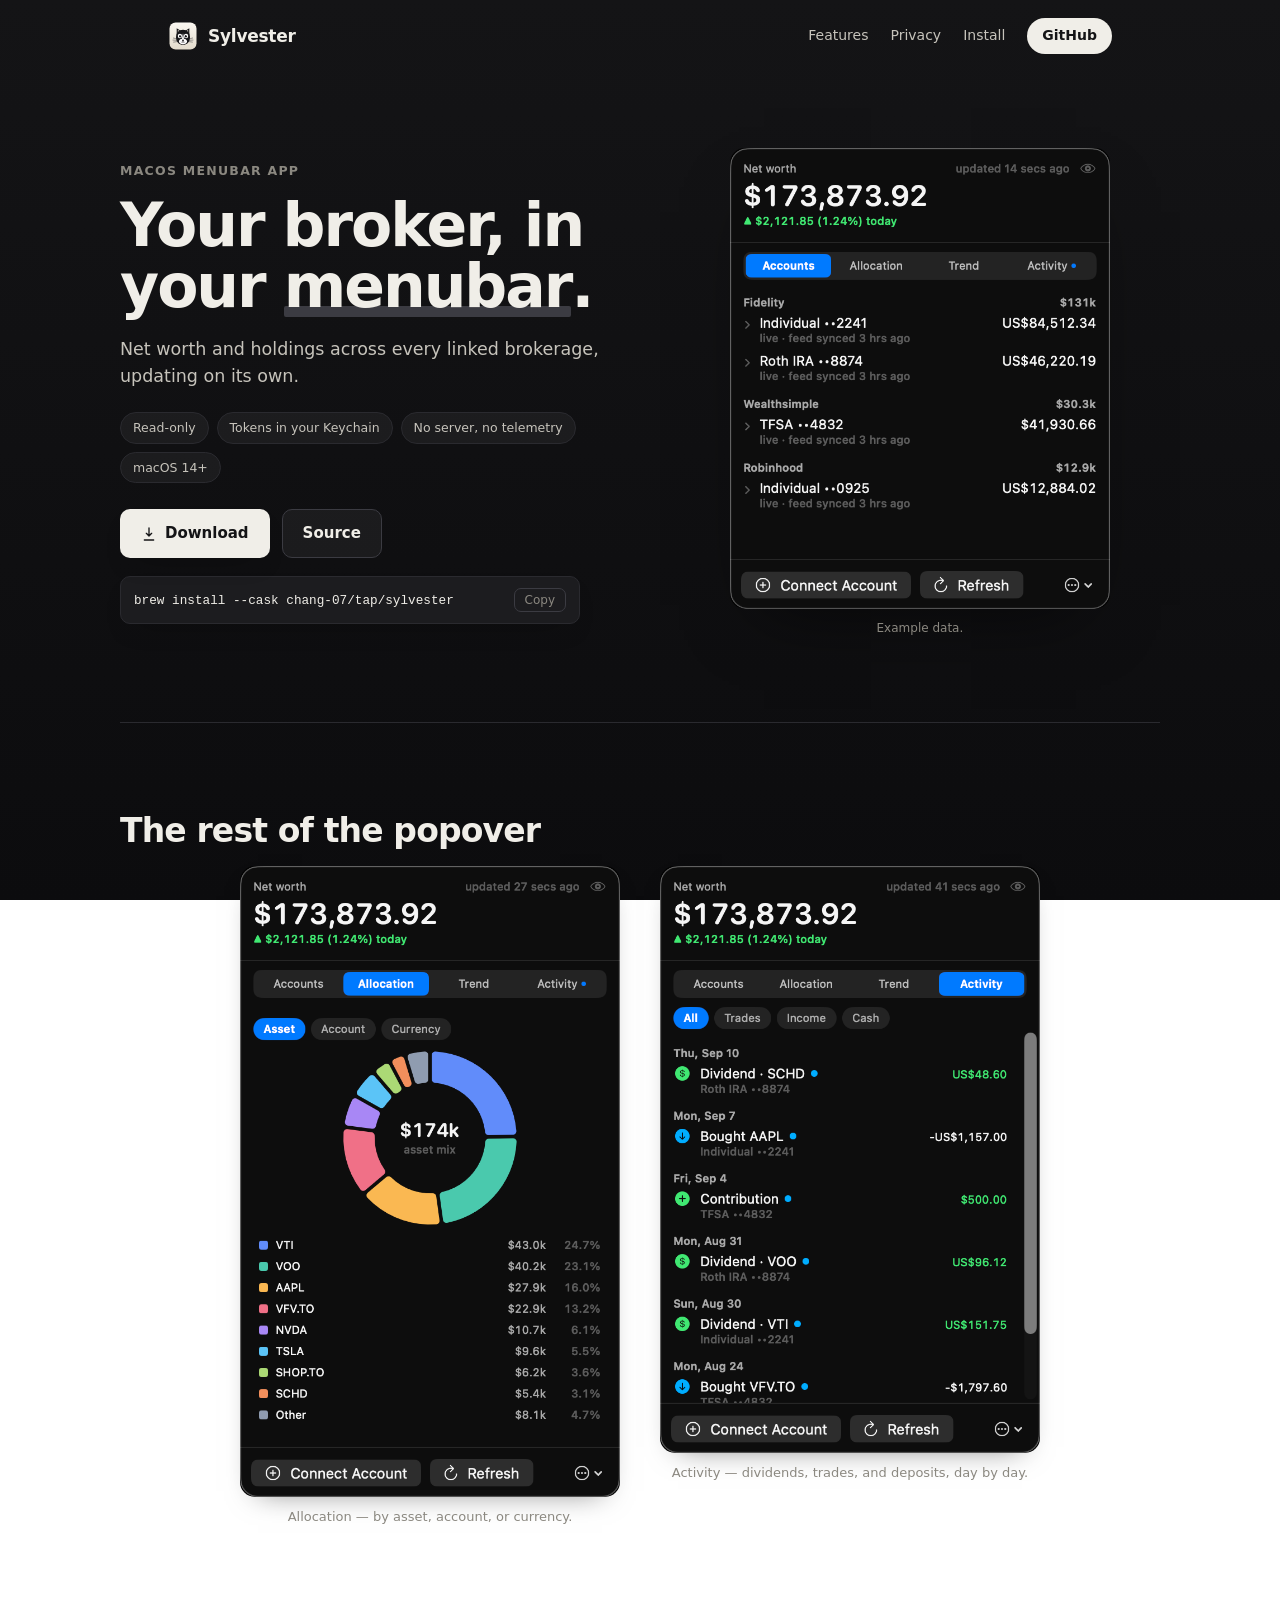
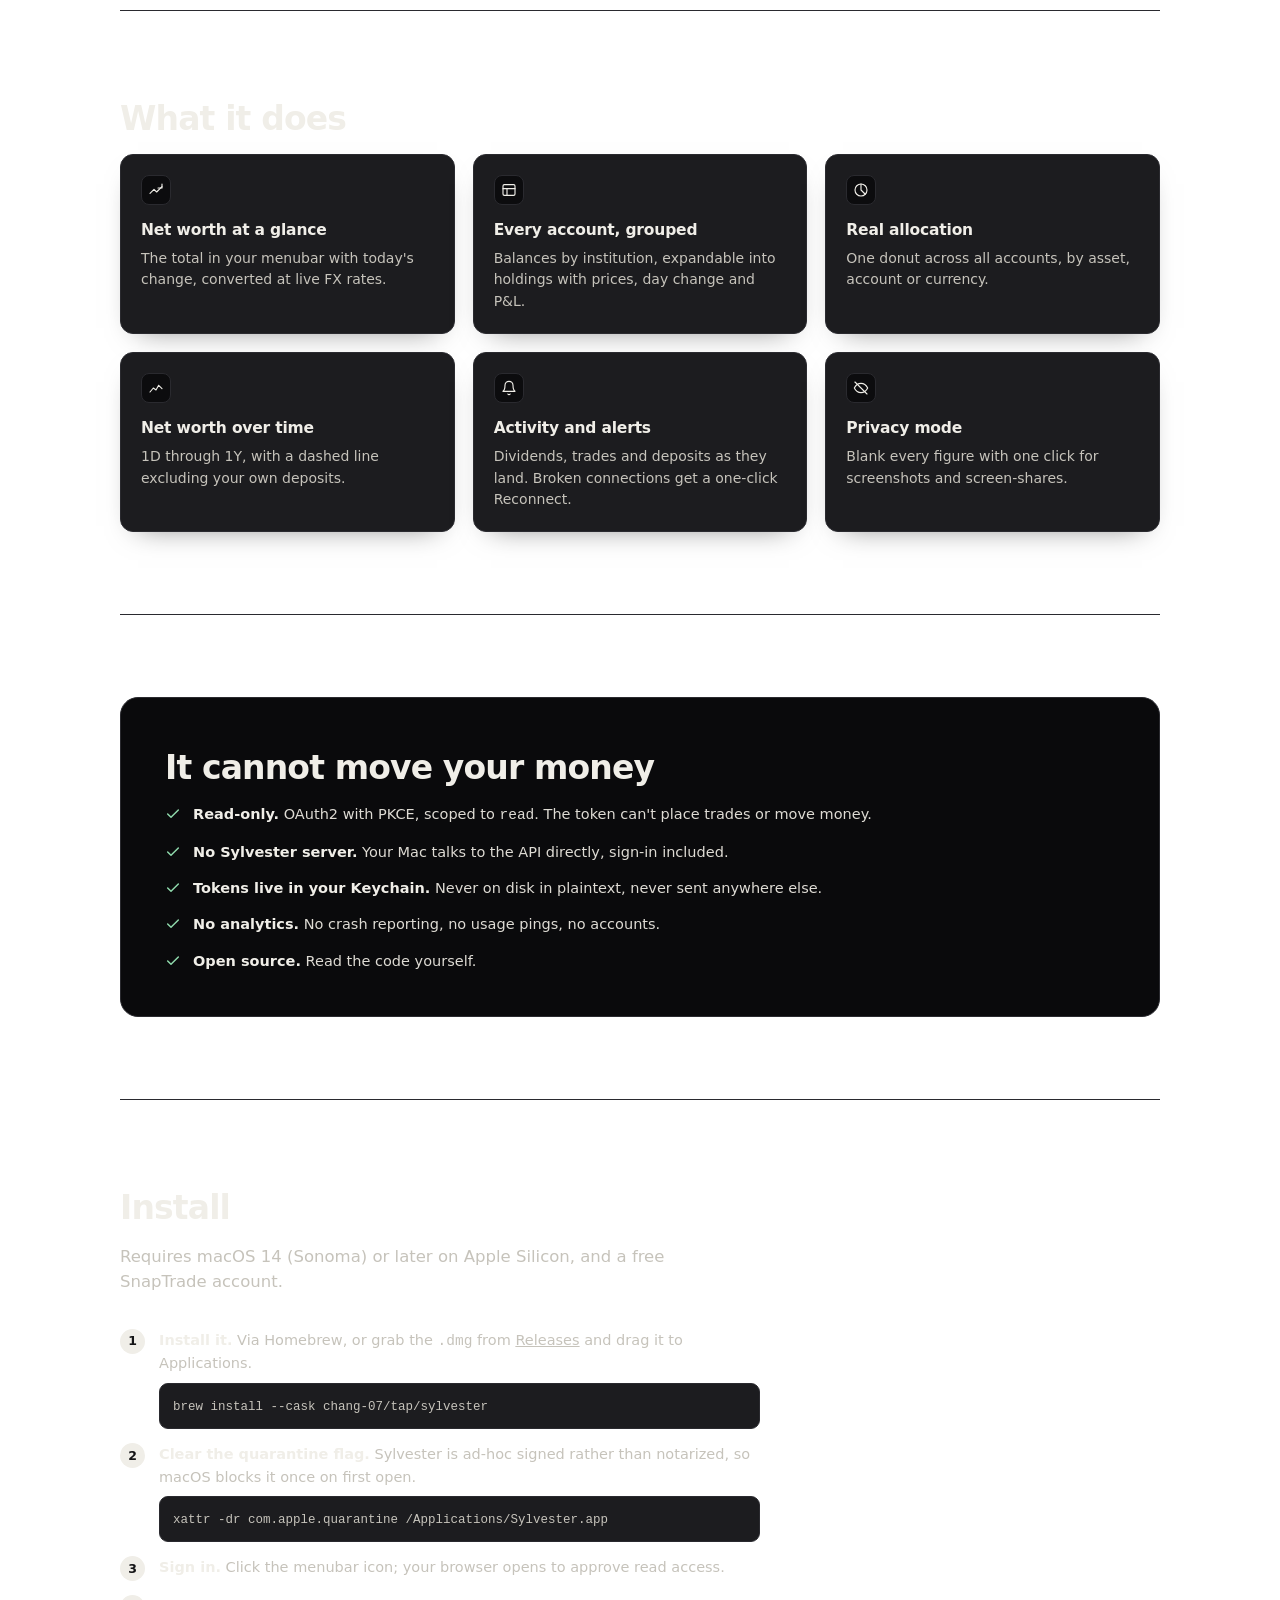
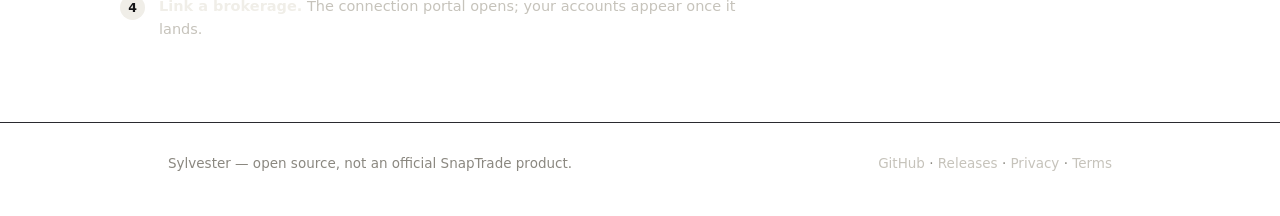
==== docs/index.html @ df986f57 "Tighten the landing copy New slogan ("Your broker, in your menubar."), one-line hero sub, ledes drop" ====
<!DOCTYPE html>
<html lang="en">
<head>
<meta charset="UTF-8" />
<meta name="viewport" content="width=device-width, initial-scale=1.0" />
<title>Sylvester — your broker, in your menubar</title>
<meta name="description" content="Net worth and holdings across every linked brokerage, in your macOS menubar. Read-only, no server, no telemetry." />
<link rel="icon" type="image/svg+xml" href="assets/sylvester-logo.svg" />
<meta property="og:title" content="Sylvester — your broker, in your menubar" />
<meta property="og:description" content="Net worth and holdings across every linked brokerage, in your macOS menubar." />
<meta property="og:type" content="website" />
<style>
:root {
  --paper:   #141416;
  --paper-2: #0C0C0E;
  --ink:     #F0EEE8;
  --ink-2:   #C6C3BB;
  --muted:   #8B8880;
  --line:    #2A2A2F;
  --line-2:  #3B3B42;
  --card:    #1C1C1F;
  --gain:    #3FB56B;

  --sans: -apple-system, BlinkMacSystemFont, "Segoe UI", Inter, system-ui, sans-serif;
  --mono: ui-monospace, "SF Mono", SFMono-Regular, Menlo, monospace;

  --maxw: 1040px;
  --gutter: clamp(20px, 5vw, 48px);
  --shadow: 0 30px 70px -34px rgba(0, 0, 0, .65);
  --shadow-sm: 0 12px 28px -18px rgba(0, 0, 0, .55);
}

* { box-sizing: border-box; margin: 0; padding: 0; }
html { scroll-behavior: smooth; -webkit-text-size-adjust: 100%; }
body {
  font-family: var(--sans);
  color: var(--ink);
  background: linear-gradient(180deg, var(--paper) 0%, var(--paper-2) 100%);
  background-attachment: fixed;
  line-height: 1.55;
  -webkit-font-smoothing: antialiased;
}
a { color: inherit; }
.wrap { max-width: var(--maxw); margin: 0 auto; padding: 0 var(--gutter); }

/* ── nav ── */
.nav {
  display: flex; align-items: center; justify-content: space-between;
  gap: 16px; padding: 18px var(--gutter); max-width: var(--maxw); margin: 0 auto;
}
.brand { display: flex; align-items: center; gap: 10px; text-decoration: none; }
.brand img { width: 30px; height: 30px; border-radius: 7px; display: block; }
.brand span { font-weight: 650; letter-spacing: -0.015em; font-size: 17px; }
.nav-links { display: flex; align-items: center; gap: 22px; font-size: 14px; }
.nav-links a { color: var(--ink-2); text-decoration: none; }
.nav-links a:hover { color: var(--ink); }
.nav-cta {
  background: var(--ink); color: var(--paper) !important;
  padding: 7px 15px; border-radius: 999px; font-weight: 550;
}
@media (max-width: 620px) { .nav-links a:not(.nav-cta) { display: none; } }

/* ── hero ── */
.hero { padding: clamp(36px, 7vw, 76px) 0 clamp(40px, 7vw, 84px); }
.hero-grid {
  display: grid; grid-template-columns: 1.02fr 0.98fr;
  gap: clamp(28px, 5vw, 60px); align-items: center;
}
.hero-grid > * { min-width: 0; }
@media (max-width: 860px) { .hero-grid { grid-template-columns: 1fr; } }

.eyebrow {
  font-size: 12.5px; letter-spacing: .10em; text-transform: uppercase;
  color: var(--muted); font-weight: 600; margin-bottom: 14px;
}
h1 {
  font-size: clamp(38px, 6.2vw, 60px); line-height: 1.03;
  letter-spacing: -0.033em; font-weight: 700; margin-bottom: 18px;
}
h1 em { font-style: normal; position: relative; white-space: nowrap; }
h1 em::after {
  content: ""; position: absolute; left: 0; right: 0; bottom: .07em; height: .18em;
  background: var(--line-2); border-radius: 2px; z-index: -1;
}
.hero-sub { font-size: 17.5px; color: var(--ink-2); max-width: 46ch; margin-bottom: 22px; }

.chips { display: flex; flex-wrap: wrap; gap: 8px; list-style: none; margin-bottom: 26px; }
.chips li {
  font-size: 12.5px; color: var(--ink-2); background: rgba(255,255,255,.05);
  border: 1px solid var(--line); border-radius: 999px; padding: 5px 12px;
}

.cta-row { display: flex; flex-wrap: wrap; gap: 12px; align-items: center; }
.btn {
  display: inline-flex; align-items: center; gap: 8px; text-decoration: none;
  border-radius: 10px; padding: 12px 20px; font-weight: 600; font-size: 15px;
  border: 1px solid transparent; transition: transform .12s ease, box-shadow .12s ease;
}
.btn:hover { transform: translateY(-1px); }
.btn-primary { background: var(--ink); color: var(--paper); box-shadow: var(--shadow-sm); }
.btn-ghost { border-color: var(--line-2); color: var(--ink); background: rgba(255,255,255,.05); }

.brewline {
  display: flex; align-items: center; gap: 10px; margin-top: 18px;
  background: var(--card); border: 1px solid var(--line);
  border-radius: 10px; padding: 11px 13px; max-width: 460px; box-shadow: var(--shadow-sm);
}
.brewline code {
  font-family: var(--mono); font-size: 12.7px; color: var(--ink);
  /* display:block matters — overflow is ignored on non-replaced inline elements, so as
     an inline <code> this just widened its flex parent instead of scrolling. */
  display: block; overflow-x: auto; white-space: nowrap; flex: 1; min-width: 0;
}
.copy {
  border: 1px solid var(--line-2); background: transparent; color: var(--muted);
  border-radius: 7px; padding: 4px 10px; font-size: 12px; cursor: pointer;
  font-family: var(--sans); flex-shrink: 0;
}
.copy:hover { color: var(--ink); border-color: var(--ink); }

/* ── product shots (real app, example data) ── */
.mock { display: flex; flex-direction: column; align-items: center; gap: 10px; }
.appshot { width: 100%; max-width: 380px; height: auto; display: block; border-radius: 15px; box-shadow: var(--shadow); }
.shot-note { font-size: 12px; color: var(--muted); }
.shots { display: grid; grid-template-columns: repeat(auto-fit, minmax(260px, 380px)); gap: clamp(18px, 4vw, 40px); justify-content: center; }
.shot { margin: 0; }
.shot img { width: 100%; height: auto; display: block; border-radius: 15px; box-shadow: var(--shadow-sm); }
.shot figcaption { font-size: 13px; color: var(--muted); margin-top: 10px; text-align: center; }

/* ── sections ── */
section.band { padding: clamp(46px, 7vw, 82px) 0; border-top: 1px solid var(--line); }
h2 { font-size: clamp(25px, 3.4vw, 33px); letter-spacing: -0.026em; font-weight: 700; margin-bottom: 10px; }
.lede { color: var(--ink-2); max-width: 58ch; font-size: 16.5px; margin-bottom: 34px; }

.grid { display: grid; grid-template-columns: repeat(auto-fit, minmax(248px, 1fr)); gap: 18px; }
.card {
  background: var(--card); border: 1px solid var(--line); border-radius: 13px;
  padding: 20px; box-shadow: var(--shadow-sm);
}
.card h3 { font-size: 15.5px; font-weight: 650; margin-bottom: 6px; letter-spacing: -0.012em; }
.card p { font-size: 14px; color: var(--ink-2); }
.card .ico {
  width: 30px; height: 30px; border-radius: 8px; background: var(--paper-2);
  display: grid; place-items: center; margin-bottom: 13px;
  border: 1px solid var(--line);
}
.card .ico svg { width: 16px; height: 16px; stroke: var(--ink); fill: none; stroke-width: 1.7; stroke-linecap: round; stroke-linejoin: round; }

.privacy { background: #0A0A0C; border: 1px solid var(--line); color: var(--ink); border-radius: 18px; padding: clamp(28px, 4.5vw, 44px); }
.privacy h2 { color: var(--ink); }
.privacy .lede { color: #C9C6BE; }
.privacy ul { list-style: none; display: grid; gap: 14px; }
.privacy li { display: flex; gap: 12px; align-items: flex-start; font-size: 14.5px; color: #DEDBD4; }
  .privacy li span { min-width: 0; }
.privacy li strong { color: var(--ink); font-weight: 620; }
.privacy .tick { flex-shrink: 0; margin-top: 3px; width: 16px; height: 16px; stroke: #8FD9AC; fill: none; stroke-width: 2.2; stroke-linecap: round; stroke-linejoin: round; }

.steps { display: grid; gap: 14px; counter-reset: s; max-width: 640px; }
.step { display: flex; gap: 14px; align-items: flex-start; min-width: 0; }
.step::before {
  counter-increment: s; content: counter(s);
  flex-shrink: 0; width: 25px; height: 25px; border-radius: 50%;
  background: var(--ink); color: var(--paper); display: grid; place-items: center;
  font-size: 12.5px; font-weight: 650;
}
.step div { font-size: 14.5px; color: var(--ink-2); min-width: 0; flex: 1; }
.step strong { color: var(--ink); font-weight: 620; }
pre {
  max-width: 100%;
  background: var(--card); border: 1px solid var(--line); border-radius: 9px;
  padding: 11px 13px; overflow-x: auto; margin-top: 8px;
}
pre code { font-family: var(--mono); font-size: 12.5px; }
.note { font-size: 13.5px; color: var(--muted); margin-top: 22px; max-width: 62ch; }

footer { border-top: 1px solid var(--line); padding: 30px 0 44px; font-size: 13.5px; color: var(--muted); }
.foot { display: flex; flex-wrap: wrap; gap: 18px; justify-content: space-between; align-items: center; }
.foot a { color: var(--ink-2); text-decoration: none; }
.foot a:hover { color: var(--ink); }
</style>
</head>
<body>

<header class="nav">
  <a class="brand" href="#top">
    <img src="assets/sylvester-logo.svg" alt="" />
    <span>Sylvester</span>
  </a>
  <nav class="nav-links">
    <a href="#features">Features</a>
    <a href="#privacy">Privacy</a>
    <a href="#install">Install</a>
    <a class="nav-cta" href="https://github.com/chang-07/sylvester">GitHub</a>
  </nav>
</header>

<main id="top">

<section class="hero wrap">
  <div class="hero-grid">
    <div>
      <p class="eyebrow">macOS menubar app</p>
      <h1>Your broker, in your <em>menubar</em>.</h1>
      <p class="hero-sub">
        Net worth and holdings across every linked brokerage, updating on its own.
      </p>

      <ul class="chips">
        <li>Read-only</li>
        <li>Tokens in your Keychain</li>
        <li>No server, no telemetry</li>
        <li>macOS 14+</li>
      </ul>

      <div class="cta-row">
        <a class="btn btn-primary" href="https://github.com/chang-07/sylvester/releases/latest">
          <svg width="16" height="16" viewBox="0 0 24 24" fill="none" stroke="currentColor" stroke-width="2" stroke-linecap="round" stroke-linejoin="round"><path d="M12 3v12m0 0l-4-4m4 4l4-4M5 21h14"/></svg>
          Download
        </a>
        <a class="btn btn-ghost" href="https://github.com/chang-07/sylvester">Source</a>
      </div>

      <div class="brewline">
        <code id="brew">brew install --cask chang-07/tap/sylvester</code>
        <button class="copy" onclick="
          navigator.clipboard.writeText(document.getElementById('brew').textContent);
          this.textContent='Copied'; setTimeout(()=>this.textContent='Copy',1400);
        ">Copy</button>
      </div>
    </div>

    <div class="mock">
      <img class="appshot" src="assets/app-accounts.png" width="680" height="826"
           alt="Sylvester's popover: net worth $173,873.92 across demo accounts at Fidelity, Wealthsimple, and Robinhood, with today's change and per-account sync status. Example data." />
      <p class="shot-note">Example data.</p>
    </div>
  </div>
</section>

<section class="band wrap" id="tour">
  <h2>The rest of the popover</h2>
  <div class="shots">
    <figure class="shot">
      <img src="assets/app-allocation.png" width="680" height="1130" loading="lazy"
           alt="Allocation tab: a donut chart of the example portfolio by asset, with per-holding values and percentages. Example data." />
      <figcaption>Allocation — by asset, account, or currency.</figcaption>
    </figure>
    <figure class="shot">
      <img src="assets/app-activity.png" width="680" height="1050" loading="lazy"
           alt="Activity tab: a day-grouped feed of dividends, buys, and contributions across the example accounts. Example data." />
      <figcaption>Activity — dividends, trades, and deposits, day by day.</figcaption>
    </figure>
  </div>
</section>

<section class="band wrap" id="features">
  <h2>What it does</h2>

  <div class="grid">
    <div class="card">
      <div class="ico"><svg viewBox="0 0 24 24"><path d="M3 17l6-6 4 4 8-8"/><path d="M21 3v6h-6"/></svg></div>
      <h3>Net worth at a glance</h3>
      <p>The total in your menubar with today's change, converted at live FX rates.</p>
    </div>
    <div class="card">
      <div class="ico"><svg viewBox="0 0 24 24"><rect x="3" y="4" width="18" height="16" rx="2"/><path d="M3 10h18M9 10v10"/></svg></div>
      <h3>Every account, grouped</h3>
      <p>Balances by institution, expandable into holdings with prices, day change and P&amp;L.</p>
    </div>
    <div class="card">
      <div class="ico"><svg viewBox="0 0 24 24"><circle cx="12" cy="12" r="9"/><path d="M12 3v9l6.4 6.4"/></svg></div>
      <h3>Real allocation</h3>
      <p>One donut across all accounts, by asset, account or currency.</p>
    </div>
    <div class="card">
      <div class="ico"><svg viewBox="0 0 24 24"><path d="M3 18l5-6 4 3 4-7 5 5"/></svg></div>
      <h3>Net worth over time</h3>
      <p>1D through 1Y, with a dashed line excluding your own deposits.</p>
    </div>
    <div class="card">
      <div class="ico"><svg viewBox="0 0 24 24"><path d="M18 8A6 6 0 1 0 6 8c0 7-3 9-3 9h18s-3-2-3-9"/><path d="M13.7 21a2 2 0 0 1-3.4 0"/></svg></div>
      <h3>Activity and alerts</h3>
      <p>Dividends, trades and deposits as they land. Broken connections get a one-click Reconnect.</p>
    </div>
    <div class="card">
      <div class="ico"><svg viewBox="0 0 24 24"><path d="M2 12s3.5-7 10-7 10 7 10 7-3.5 7-10 7-10-7-10-7z"/><path d="M3 3l18 18"/></svg></div>
      <h3>Privacy mode</h3>
      <p>Blank every figure with one click for screenshots and screen-shares.</p>
    </div>
  </div>
</section>

<section class="band wrap" id="privacy">
  <div class="privacy">
    <h2>It cannot move your money</h2>

    <ul>
      <li><svg class="tick" viewBox="0 0 24 24"><path d="M20 6L9 17l-5-5"/></svg><span><strong>Read-only.</strong> OAuth2 with PKCE, scoped to <code>read</code>. The token can't place trades or move money.</span></li>
      <li><svg class="tick" viewBox="0 0 24 24"><path d="M20 6L9 17l-5-5"/></svg><span><strong>No Sylvester server.</strong> Your Mac talks to the API directly, sign-in included.</span></li>
      <li><svg class="tick" viewBox="0 0 24 24"><path d="M20 6L9 17l-5-5"/></svg><span><strong>Tokens live in your Keychain.</strong> Never on disk in plaintext, never sent anywhere else.</span></li>
      <li><svg class="tick" viewBox="0 0 24 24"><path d="M20 6L9 17l-5-5"/></svg><span><strong>No analytics.</strong> No crash reporting, no usage pings, no accounts.</span></li>
      <li><svg class="tick" viewBox="0 0 24 24"><path d="M20 6L9 17l-5-5"/></svg><span><strong>Open source.</strong> Read the code yourself.</span></li>
    </ul>
  </div>
</section>

<section class="band wrap" id="install">
  <h2>Install</h2>
  <p class="lede">Requires macOS 14 (Sonoma) or later on Apple Silicon, and a free SnapTrade account.</p>

  <div class="steps">
    <div class="step"><div><strong>Install it.</strong> Via Homebrew, or grab the <code>.dmg</code> from <a href="https://github.com/chang-07/sylvester/releases/latest">Releases</a> and drag it to Applications.
      <pre><code>brew install --cask chang-07/tap/sylvester</code></pre></div></div>
    <div class="step"><div><strong>Clear the quarantine flag.</strong> Sylvester is ad-hoc signed rather than notarized, so macOS blocks it once on first open.
      <pre><code>xattr -dr com.apple.quarantine /Applications/Sylvester.app</code></pre></div></div>
    <div class="step"><div><strong>Sign in.</strong> Click the menubar icon; your browser opens to approve read access.</div></div>
    <div class="step"><div><strong>Link a brokerage.</strong> The connection portal opens; your accounts appear once it lands.</div></div>
  </div>

</section>

</main>

<footer>
  <div class="wrap foot">
    <span>Sylvester — open source, not an official SnapTrade product.</span>
    <span>
      <a href="https://github.com/chang-07/sylvester">GitHub</a> ·
      <a href="https://github.com/chang-07/sylvester/releases/latest">Releases</a> ·
      <a href="/privacy">Privacy</a> ·
      <a href="/terms">Terms</a>
    </span>
  </div>
</footer>

</body>
</html>
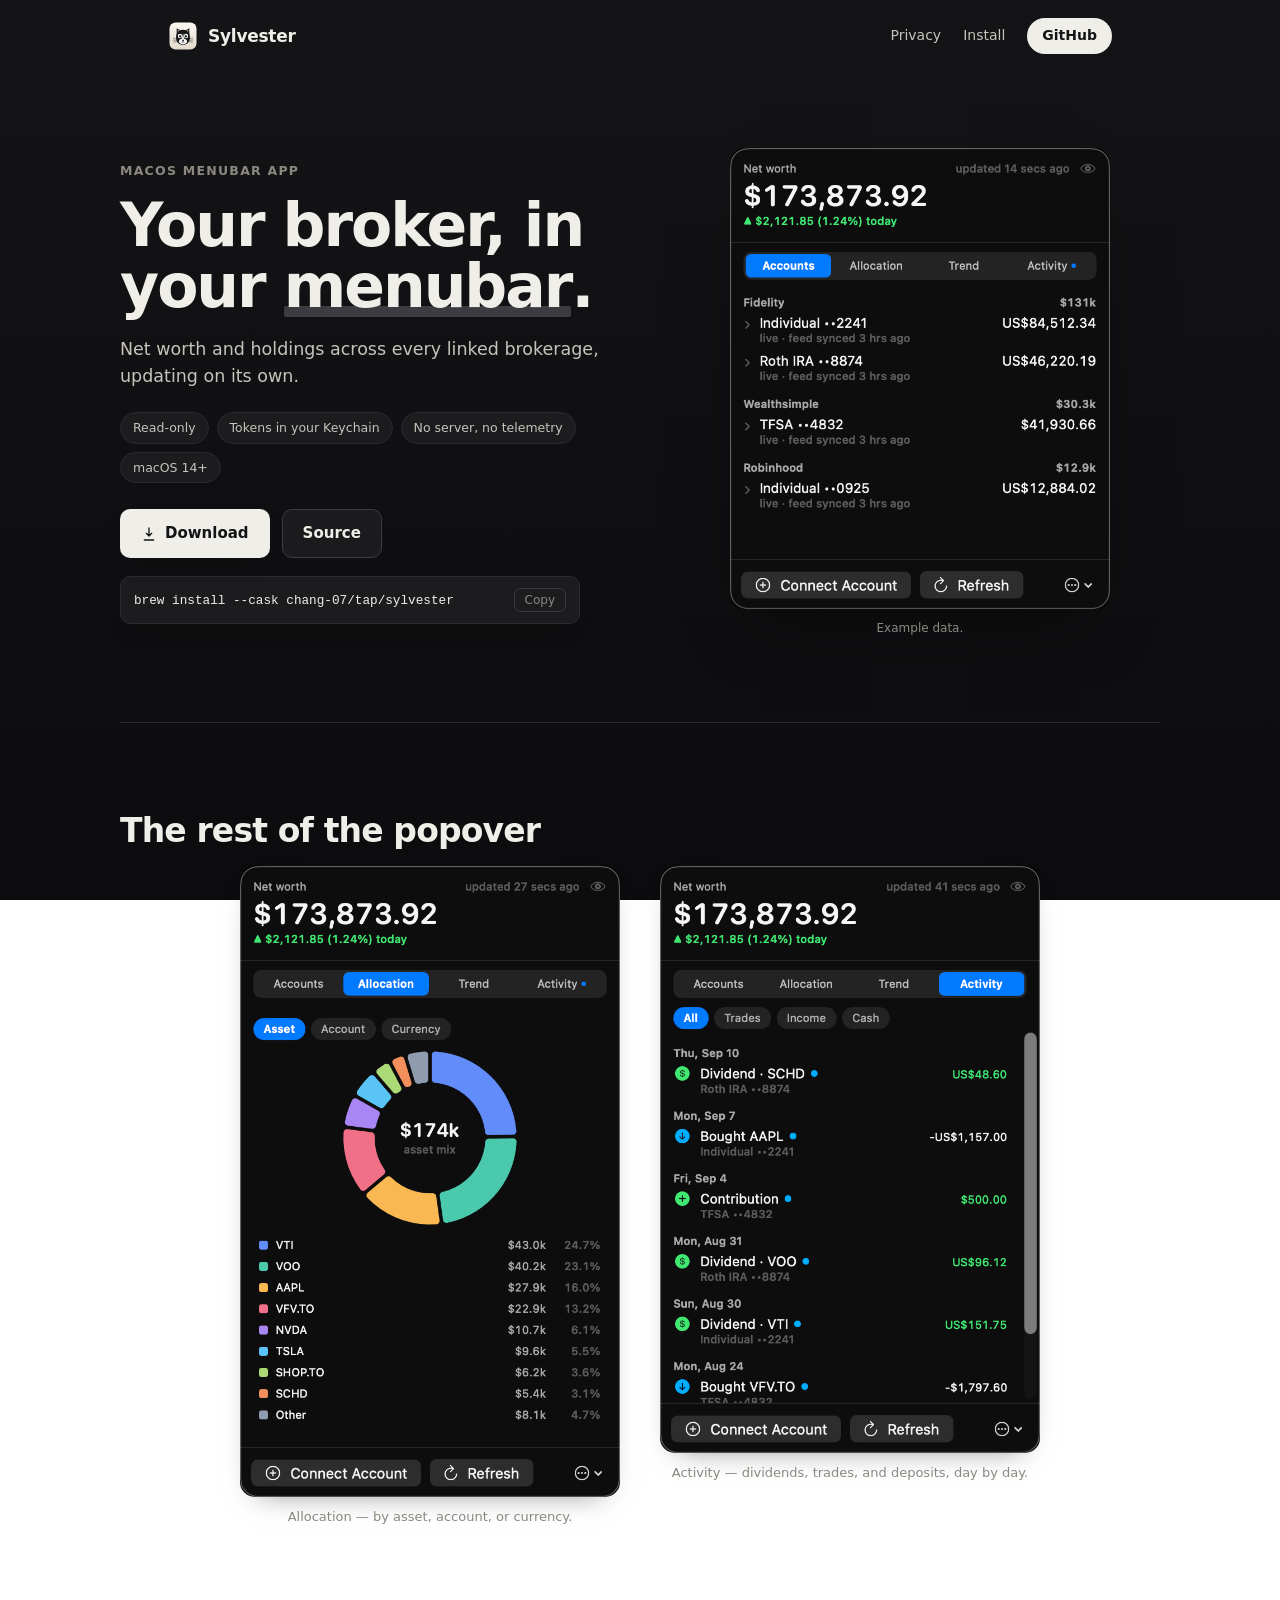
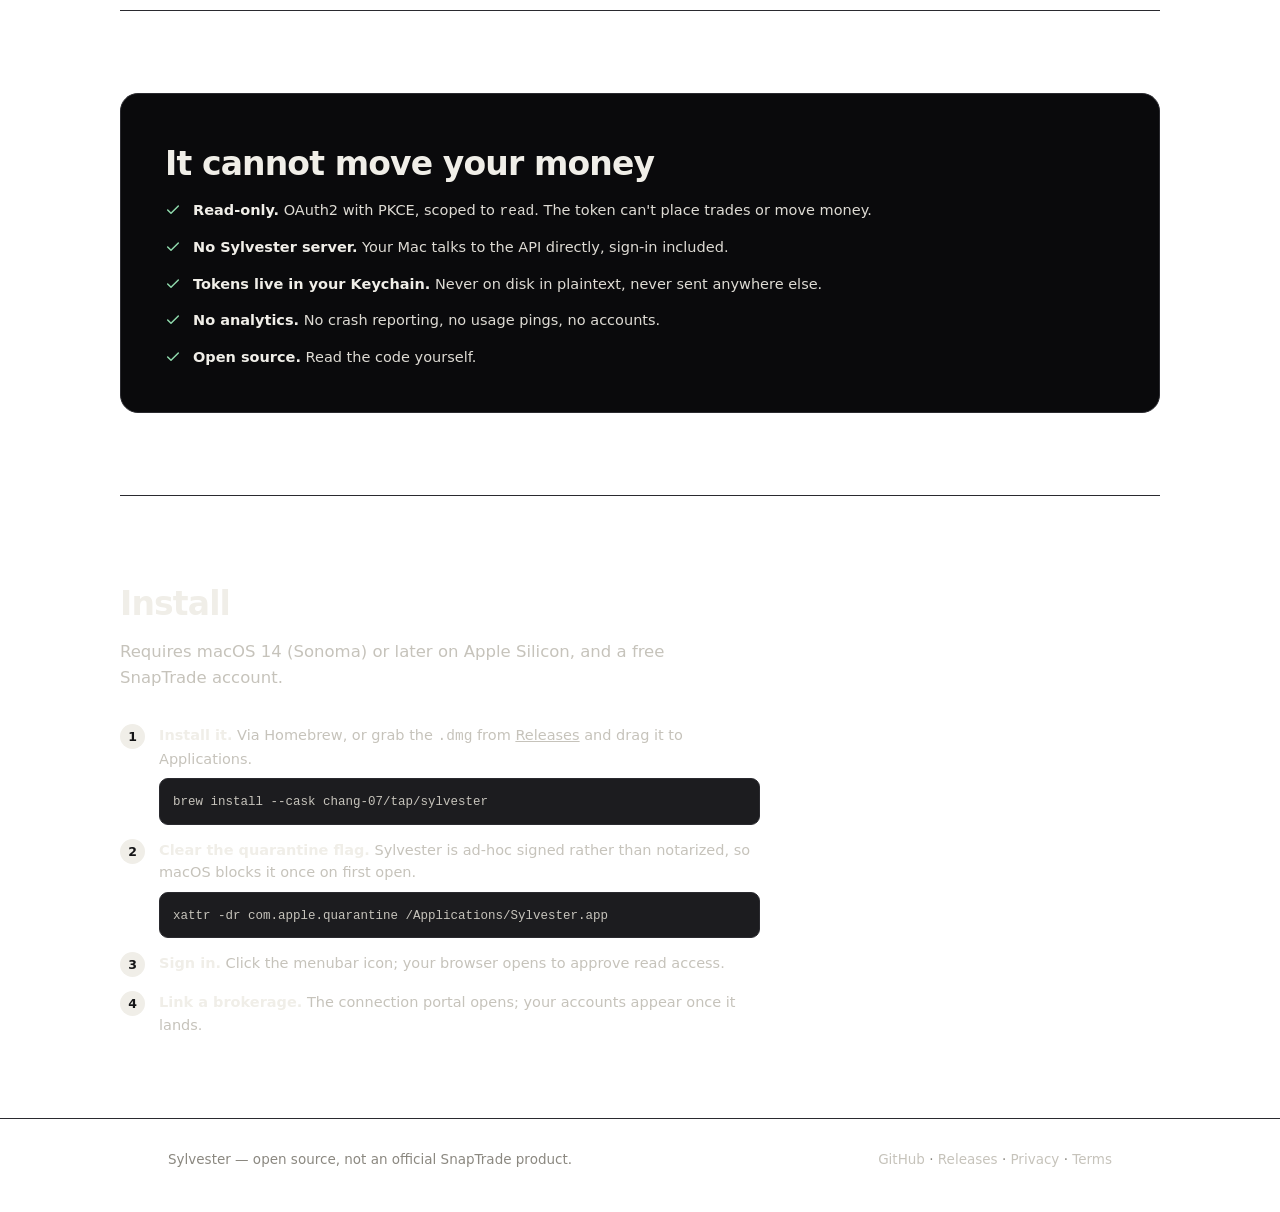
==== commit 1afd8820: "Drop the What-it-does feature cards" ====
--- a/docs/index.html
+++ b/docs/index.html
@@ -187,7 +187,6 @@
     <span>Sylvester</span>
   </a>
   <nav class="nav-links">
-    <a href="#features">Features</a>
     <a href="#privacy">Privacy</a>
     <a href="#install">Install</a>
     <a class="nav-cta" href="https://github.com/chang-07/sylvester">GitHub</a>
@@ -253,43 +252,6 @@
   </div>
 </section>
 
-<section class="band wrap" id="features">
-  <h2>What it does</h2>
-
-  <div class="grid">
-    <div class="card">
-      <div class="ico"><svg viewBox="0 0 24 24"><path d="M3 17l6-6 4 4 8-8"/><path d="M21 3v6h-6"/></svg></div>
-      <h3>Net worth at a glance</h3>
-      <p>The total in your menubar with today's change, converted at live FX rates.</p>
-    </div>
-    <div class="card">
-      <div class="ico"><svg viewBox="0 0 24 24"><rect x="3" y="4" width="18" height="16" rx="2"/><path d="M3 10h18M9 10v10"/></svg></div>
-      <h3>Every account, grouped</h3>
-      <p>Balances by institution, expandable into holdings with prices, day change and P&amp;L.</p>
-    </div>
-    <div class="card">
-      <div class="ico"><svg viewBox="0 0 24 24"><circle cx="12" cy="12" r="9"/><path d="M12 3v9l6.4 6.4"/></svg></div>
-      <h3>Real allocation</h3>
-      <p>One donut across all accounts, by asset, account or currency.</p>
-    </div>
-    <div class="card">
-      <div class="ico"><svg viewBox="0 0 24 24"><path d="M3 18l5-6 4 3 4-7 5 5"/></svg></div>
-      <h3>Net worth over time</h3>
-      <p>1D through 1Y, with a dashed line excluding your own deposits.</p>
-    </div>
-    <div class="card">
-      <div class="ico"><svg viewBox="0 0 24 24"><path d="M18 8A6 6 0 1 0 6 8c0 7-3 9-3 9h18s-3-2-3-9"/><path d="M13.7 21a2 2 0 0 1-3.4 0"/></svg></div>
-      <h3>Activity and alerts</h3>
-      <p>Dividends, trades and deposits as they land. Broken connections get a one-click Reconnect.</p>
-    </div>
-    <div class="card">
-      <div class="ico"><svg viewBox="0 0 24 24"><path d="M2 12s3.5-7 10-7 10 7 10 7-3.5 7-10 7-10-7-10-7z"/><path d="M3 3l18 18"/></svg></div>
-      <h3>Privacy mode</h3>
-      <p>Blank every figure with one click for screenshots and screen-shares.</p>
-    </div>
-  </div>
-</section>
-
 <section class="band wrap" id="privacy">
   <div class="privacy">
     <h2>It cannot move your money</h2>
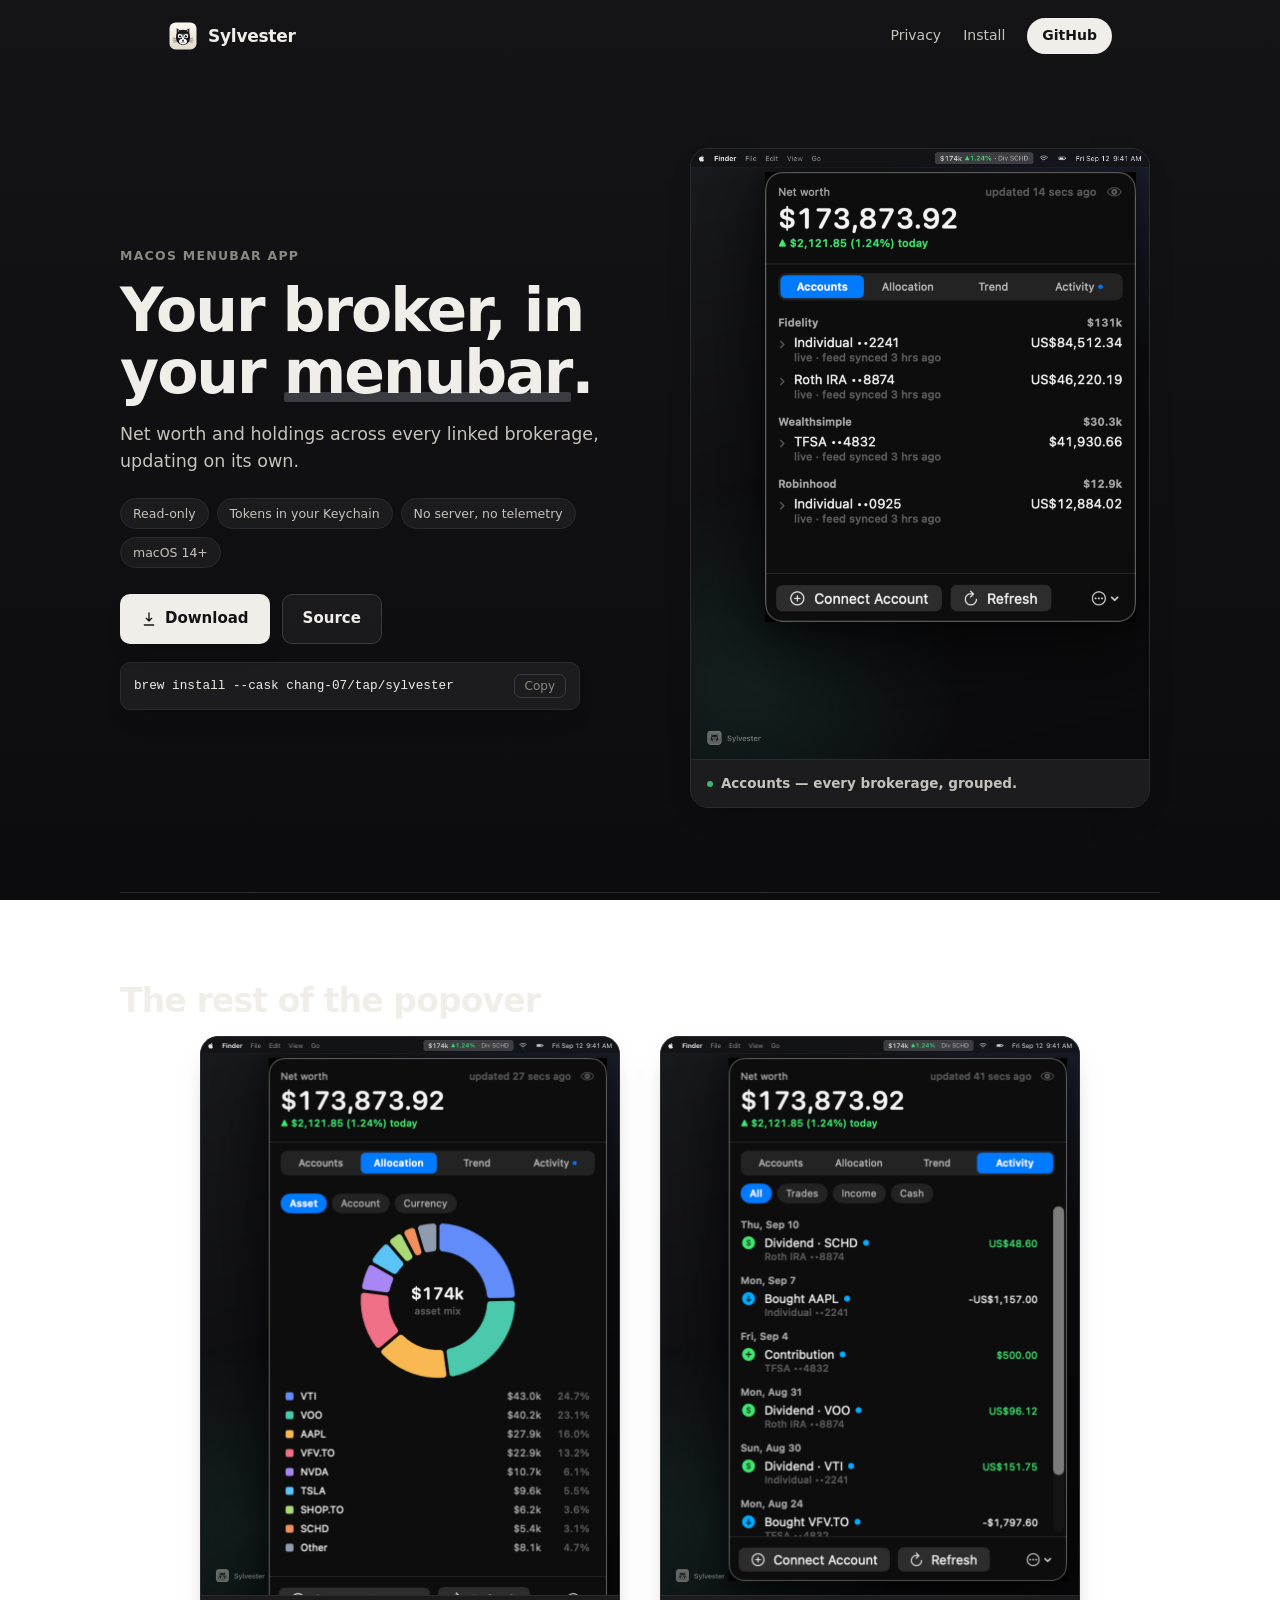
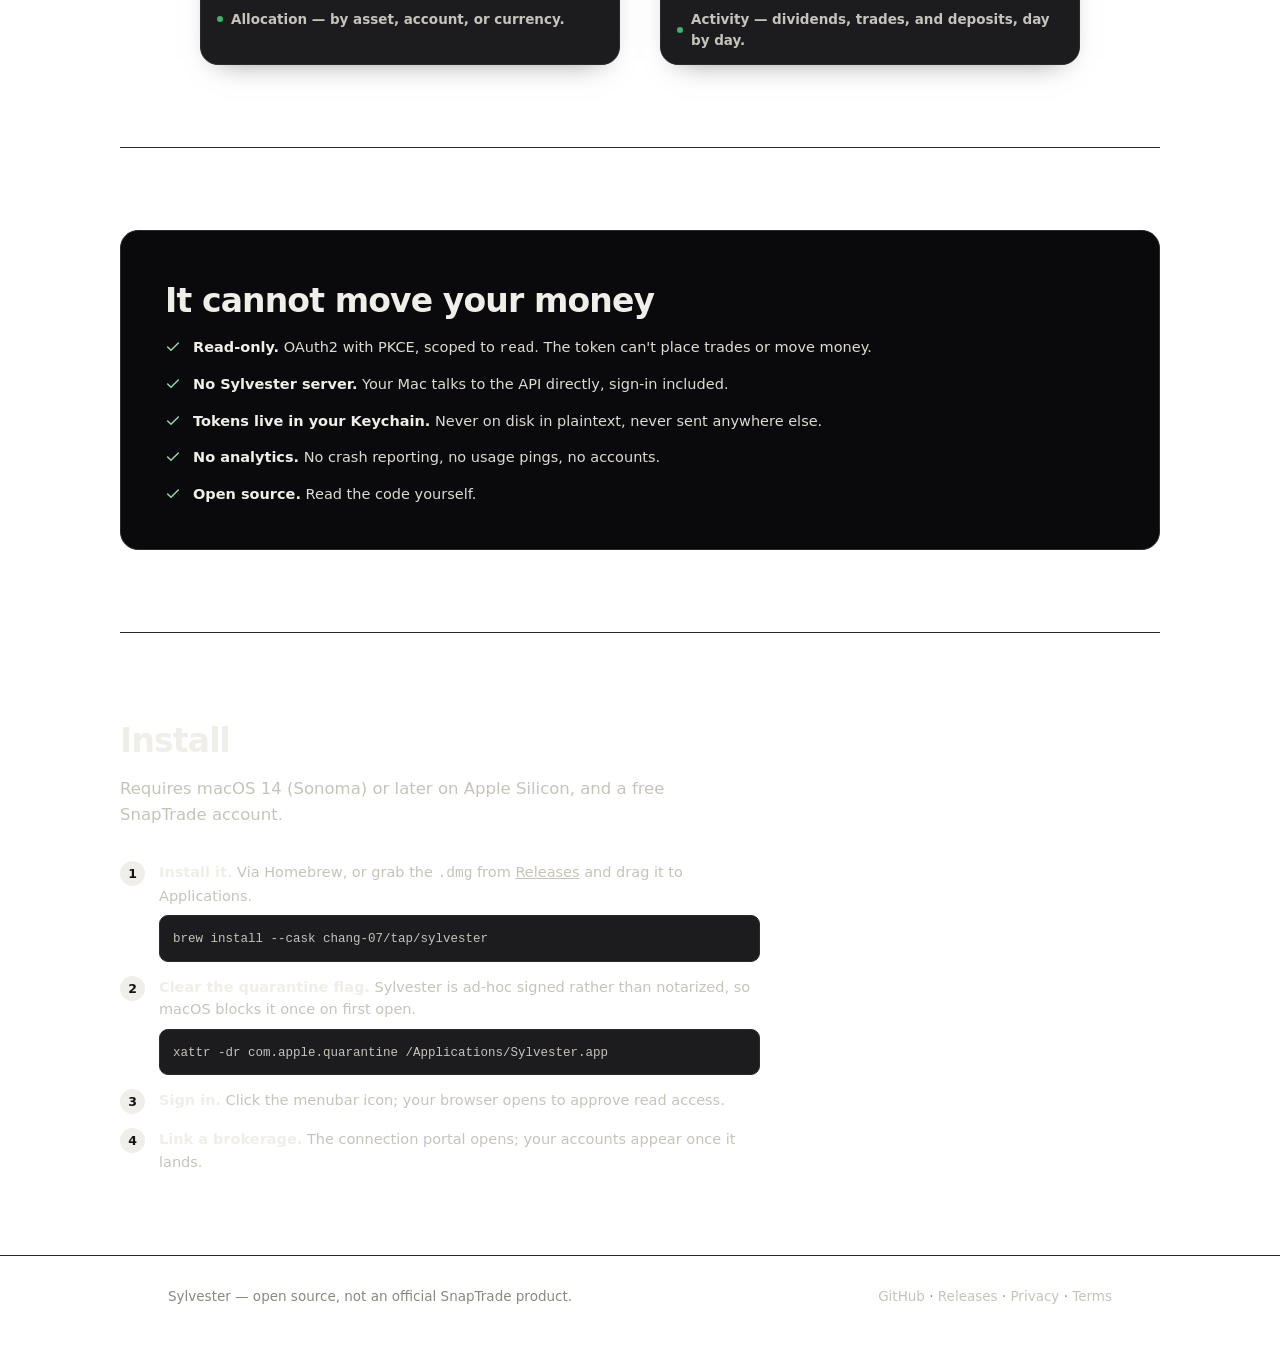
==== commit 651b5463: "Designed screenshot set, Rascal-style Each shot is a staged desktop scene — macOS menubar with Sylve" ====
--- a/docs/index.html
+++ b/docs/index.html
@@ -118,14 +118,22 @@
 }
 .copy:hover { color: var(--ink); border-color: var(--ink); }
 
-/* ── product shots (real app, example data) ── */
-.mock { display: flex; flex-direction: column; align-items: center; gap: 10px; }
-.appshot { width: 100%; max-width: 380px; height: auto; display: block; border-radius: 15px; box-shadow: var(--shadow); }
-.shot-note { font-size: 12px; color: var(--muted); }
-.shots { display: grid; grid-template-columns: repeat(auto-fit, minmax(260px, 380px)); gap: clamp(18px, 4vw, 40px); justify-content: center; }
-.shot { margin: 0; }
-.shot img { width: 100%; height: auto; display: block; border-radius: 15px; box-shadow: var(--shadow-sm); }
-.shot figcaption { font-size: 13px; color: var(--muted); margin-top: 10px; text-align: center; }
+/* ── designed shots (real app captures on staged scenes) ── */
+.shots { display: grid; grid-template-columns: repeat(auto-fit, minmax(280px, 420px)); gap: clamp(18px, 4vw, 40px); justify-content: center; }
+.shot {
+  margin: 0; background: var(--card); border: 1px solid var(--line); border-radius: 18px;
+  overflow: hidden; box-shadow: var(--shadow-sm);
+  transition: transform .2s ease, box-shadow .3s ease;
+}
+.shot:hover { transform: translateY(-5px); box-shadow: var(--shadow); }
+.shot img { width: 100%; height: auto; display: block; }
+.shot figcaption {
+  display: flex; align-items: center; gap: 8px;
+  padding: 13px 16px; font-size: 13.5px; font-weight: 550; color: var(--ink-2);
+  border-top: 1px solid var(--line); background: var(--card);
+}
+.shot figcaption::before { content: ""; width: 6px; height: 6px; border-radius: 50%; background: var(--gain); flex: none; }
+.hero-shot { max-width: 460px; margin-inline: auto; }
 
 /* ── sections ── */
 section.band { padding: clamp(46px, 7vw, 82px) 0; border-top: 1px solid var(--line); }
@@ -228,11 +236,11 @@
       </div>
     </div>
 
-    <div class="mock">
-      <img class="appshot" src="assets/app-accounts.png" width="680" height="826"
-           alt="Sylvester's popover: net worth $173,873.92 across demo accounts at Fidelity, Wealthsimple, and Robinhood, with today's change and per-account sync status. Example data." />
-      <p class="shot-note">Example data.</p>
-    </div>
+    <figure class="shot hero-shot">
+      <img src="assets/shot-accounts.png" width="1680" height="2240"
+           alt="Sylvester open in the macOS menubar: the popover lists demo accounts at Fidelity, Wealthsimple, and Robinhood totalling $173,873.92. Example data." />
+      <figcaption>Accounts — every brokerage, grouped.</figcaption>
+    </figure>
   </div>
 </section>
 
@@ -240,12 +248,12 @@
   <h2>The rest of the popover</h2>
   <div class="shots">
     <figure class="shot">
-      <img src="assets/app-allocation.png" width="680" height="1130" loading="lazy"
+      <img src="assets/shot-allocation.png" width="1680" height="2240" loading="lazy"
            alt="Allocation tab: a donut chart of the example portfolio by asset, with per-holding values and percentages. Example data." />
       <figcaption>Allocation — by asset, account, or currency.</figcaption>
     </figure>
     <figure class="shot">
-      <img src="assets/app-activity.png" width="680" height="1050" loading="lazy"
+      <img src="assets/shot-activity.png" width="1680" height="2240" loading="lazy"
            alt="Activity tab: a day-grouped feed of dividends, buys, and contributions across the example accounts. Example data." />
       <figcaption>Activity — dividends, trades, and deposits, day by day.</figcaption>
     </figure>
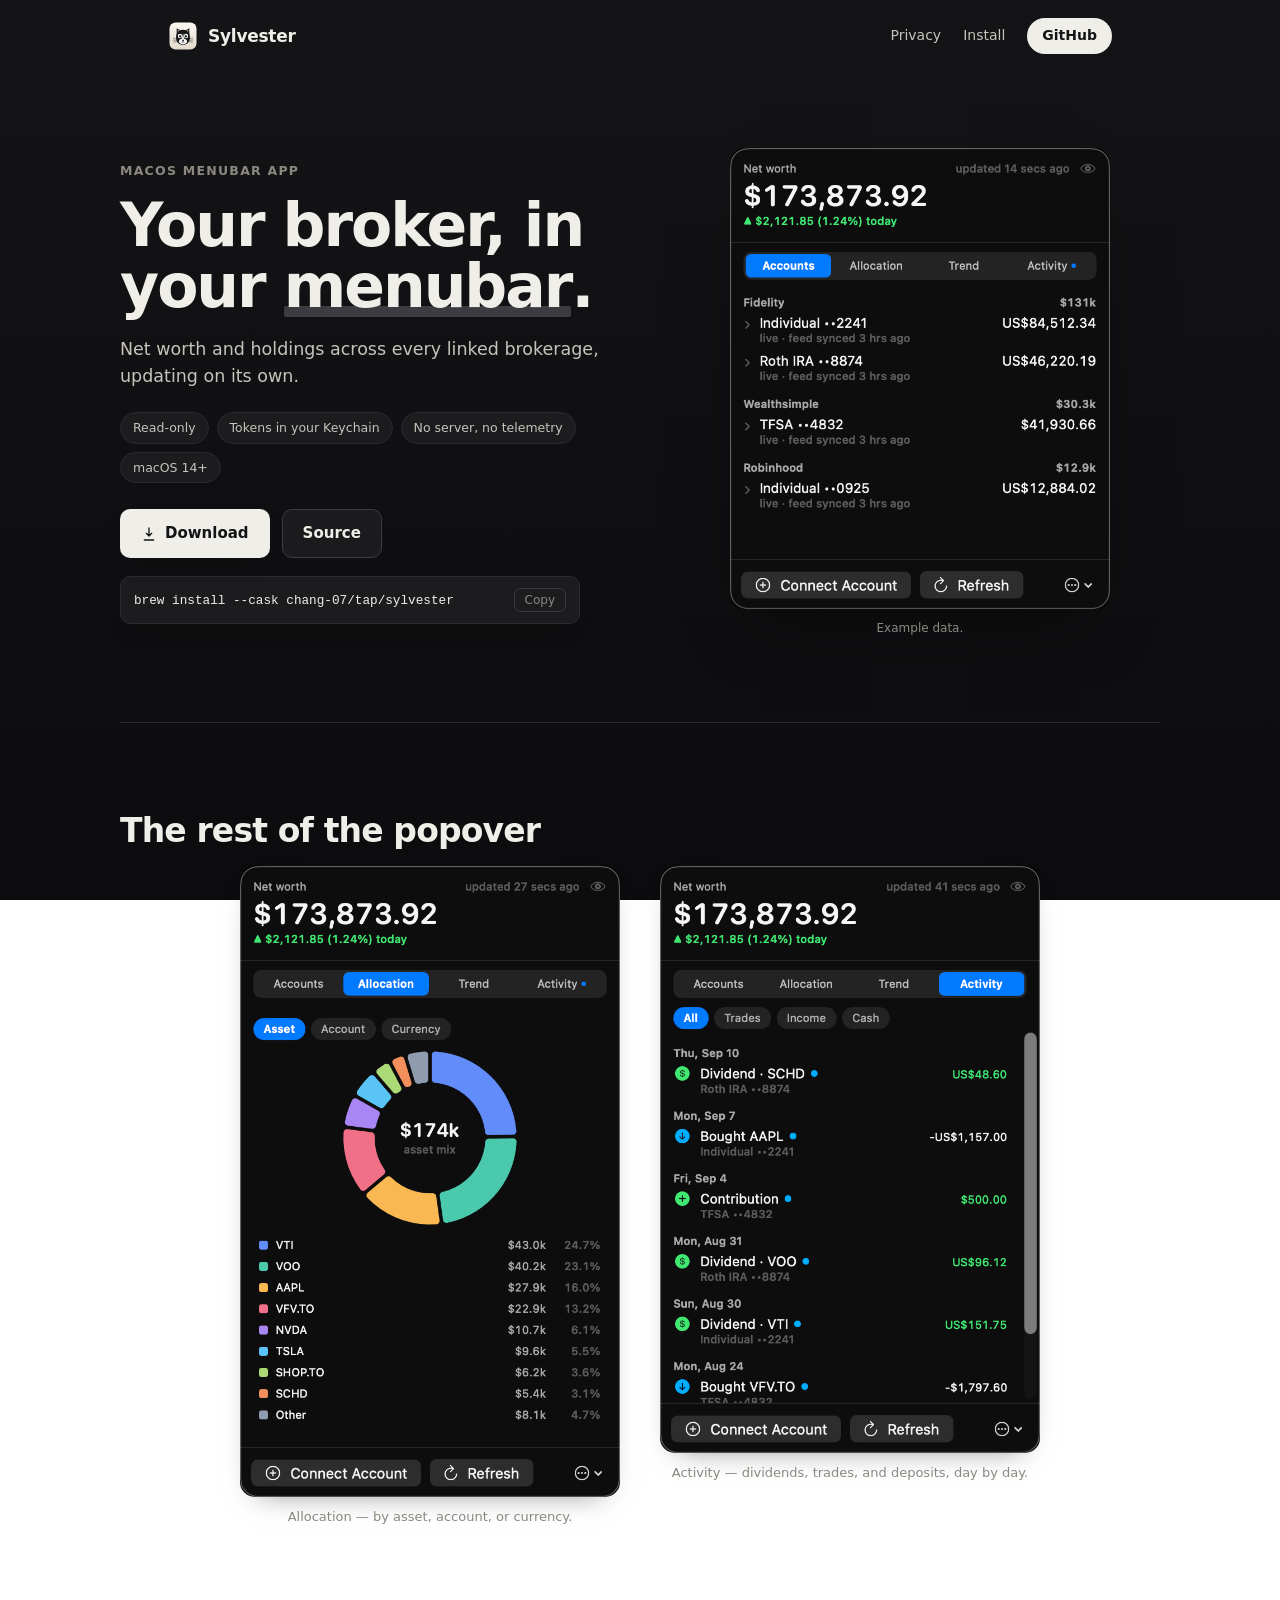
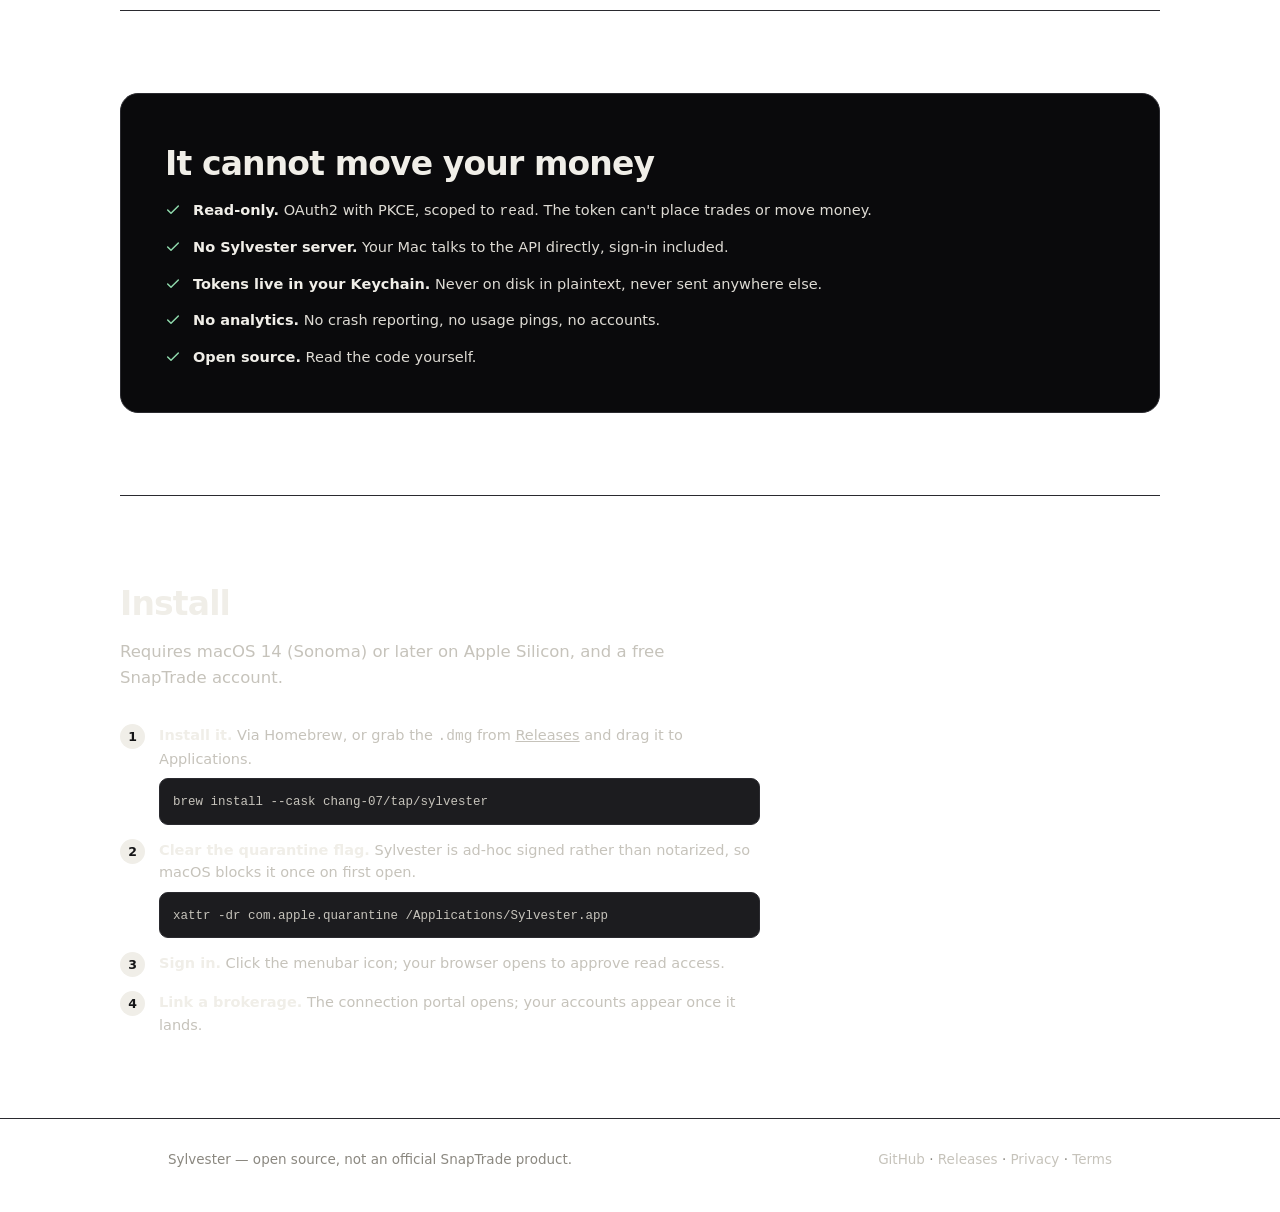
==== commit 3718fdb6: "Revert "Designed screenshot set, Rascal-style" This reverts commit 5bdc2041ac6943596324da7ad45bd0830" ====
--- a/docs/index.html
+++ b/docs/index.html
@@ -118,22 +118,14 @@
 }
 .copy:hover { color: var(--ink); border-color: var(--ink); }
 
-/* ── designed shots (real app captures on staged scenes) ── */
-.shots { display: grid; grid-template-columns: repeat(auto-fit, minmax(280px, 420px)); gap: clamp(18px, 4vw, 40px); justify-content: center; }
-.shot {
-  margin: 0; background: var(--card); border: 1px solid var(--line); border-radius: 18px;
-  overflow: hidden; box-shadow: var(--shadow-sm);
-  transition: transform .2s ease, box-shadow .3s ease;
-}
-.shot:hover { transform: translateY(-5px); box-shadow: var(--shadow); }
-.shot img { width: 100%; height: auto; display: block; }
-.shot figcaption {
-  display: flex; align-items: center; gap: 8px;
-  padding: 13px 16px; font-size: 13.5px; font-weight: 550; color: var(--ink-2);
-  border-top: 1px solid var(--line); background: var(--card);
-}
-.shot figcaption::before { content: ""; width: 6px; height: 6px; border-radius: 50%; background: var(--gain); flex: none; }
-.hero-shot { max-width: 460px; margin-inline: auto; }
+/* ── product shots (real app, example data) ── */
+.mock { display: flex; flex-direction: column; align-items: center; gap: 10px; }
+.appshot { width: 100%; max-width: 380px; height: auto; display: block; border-radius: 15px; box-shadow: var(--shadow); }
+.shot-note { font-size: 12px; color: var(--muted); }
+.shots { display: grid; grid-template-columns: repeat(auto-fit, minmax(260px, 380px)); gap: clamp(18px, 4vw, 40px); justify-content: center; }
+.shot { margin: 0; }
+.shot img { width: 100%; height: auto; display: block; border-radius: 15px; box-shadow: var(--shadow-sm); }
+.shot figcaption { font-size: 13px; color: var(--muted); margin-top: 10px; text-align: center; }
 
 /* ── sections ── */
 section.band { padding: clamp(46px, 7vw, 82px) 0; border-top: 1px solid var(--line); }
@@ -236,11 +228,11 @@
       </div>
     </div>
 
-    <figure class="shot hero-shot">
-      <img src="assets/shot-accounts.png" width="1680" height="2240"
-           alt="Sylvester open in the macOS menubar: the popover lists demo accounts at Fidelity, Wealthsimple, and Robinhood totalling $173,873.92. Example data." />
-      <figcaption>Accounts — every brokerage, grouped.</figcaption>
-    </figure>
+    <div class="mock">
+      <img class="appshot" src="assets/app-accounts.png" width="680" height="826"
+           alt="Sylvester's popover: net worth $173,873.92 across demo accounts at Fidelity, Wealthsimple, and Robinhood, with today's change and per-account sync status. Example data." />
+      <p class="shot-note">Example data.</p>
+    </div>
   </div>
 </section>
 
@@ -248,12 +240,12 @@
   <h2>The rest of the popover</h2>
   <div class="shots">
     <figure class="shot">
-      <img src="assets/shot-allocation.png" width="1680" height="2240" loading="lazy"
+      <img src="assets/app-allocation.png" width="680" height="1130" loading="lazy"
            alt="Allocation tab: a donut chart of the example portfolio by asset, with per-holding values and percentages. Example data." />
       <figcaption>Allocation — by asset, account, or currency.</figcaption>
     </figure>
     <figure class="shot">
-      <img src="assets/shot-activity.png" width="1680" height="2240" loading="lazy"
+      <img src="assets/app-activity.png" width="680" height="1050" loading="lazy"
            alt="Activity tab: a day-grouped feed of dividends, buys, and contributions across the example accounts. Example data." />
       <figcaption>Activity — dividends, trades, and deposits, day by day.</figcaption>
     </figure>
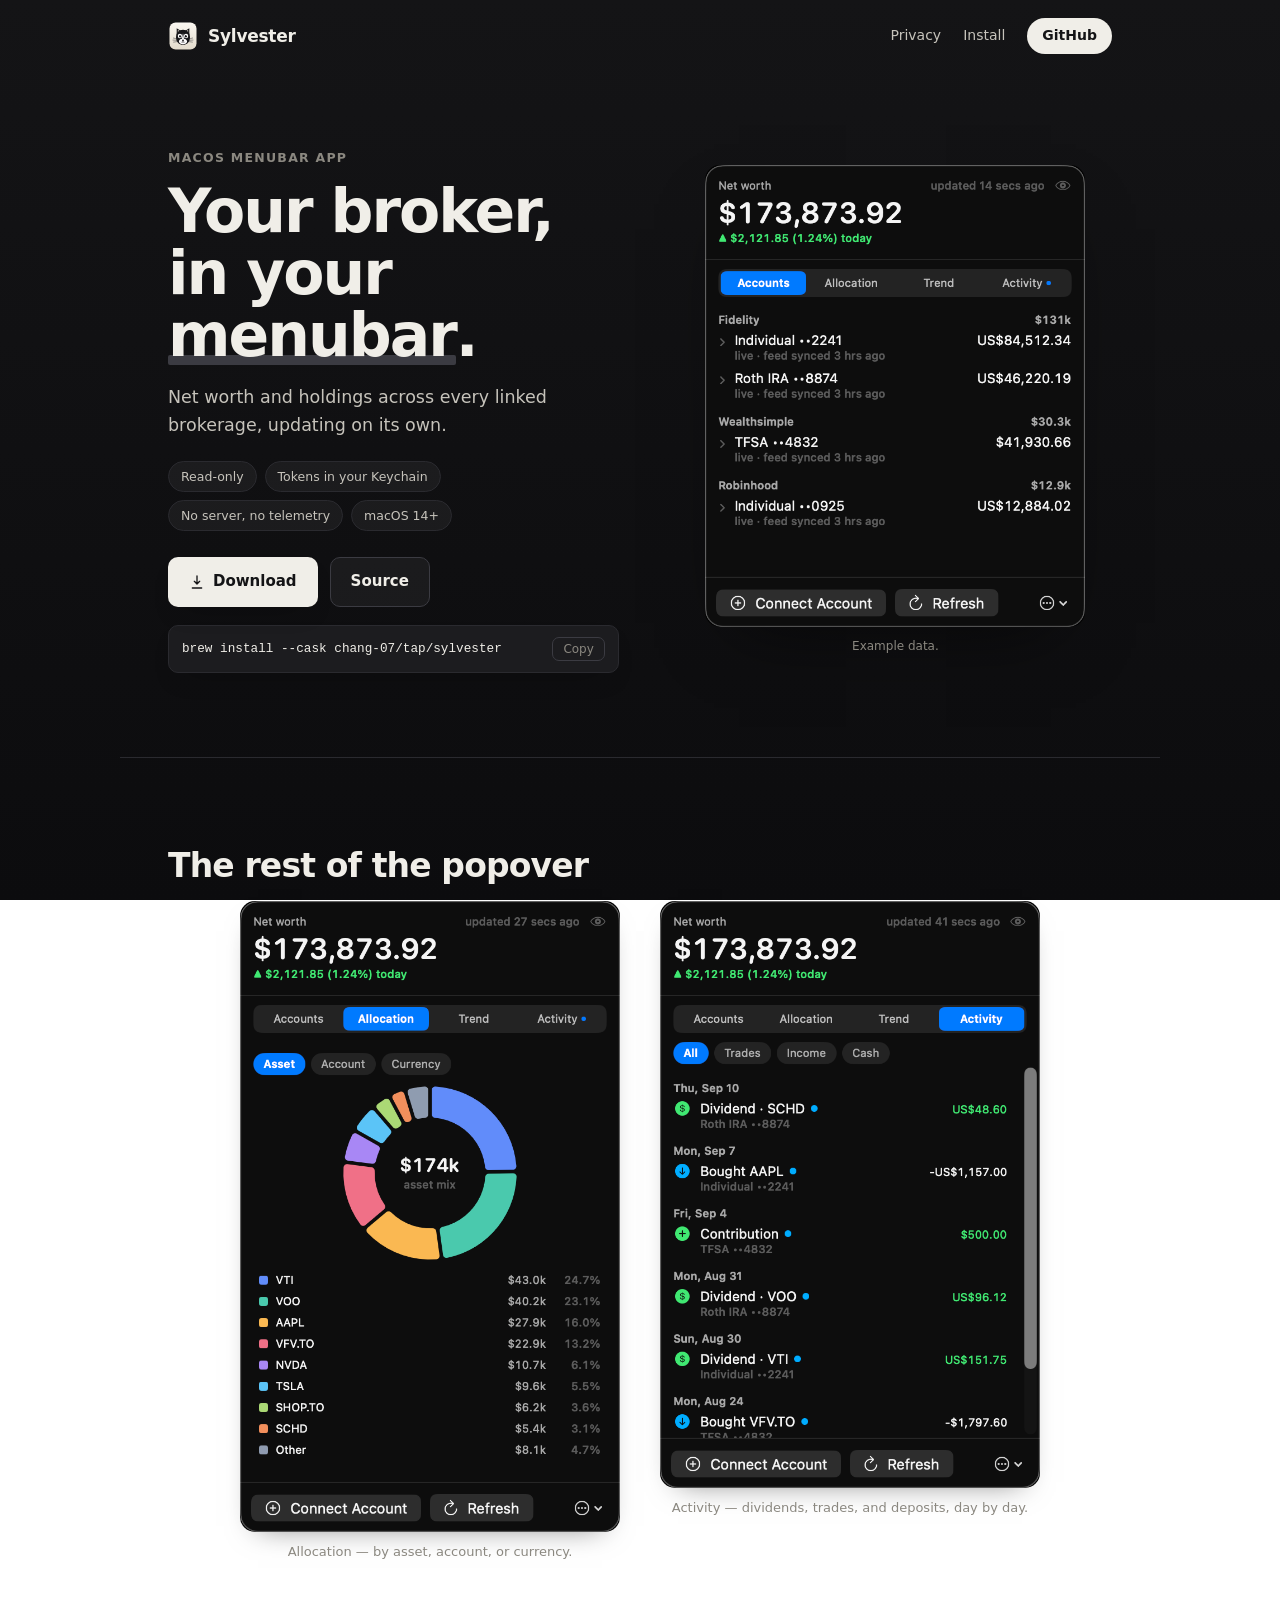
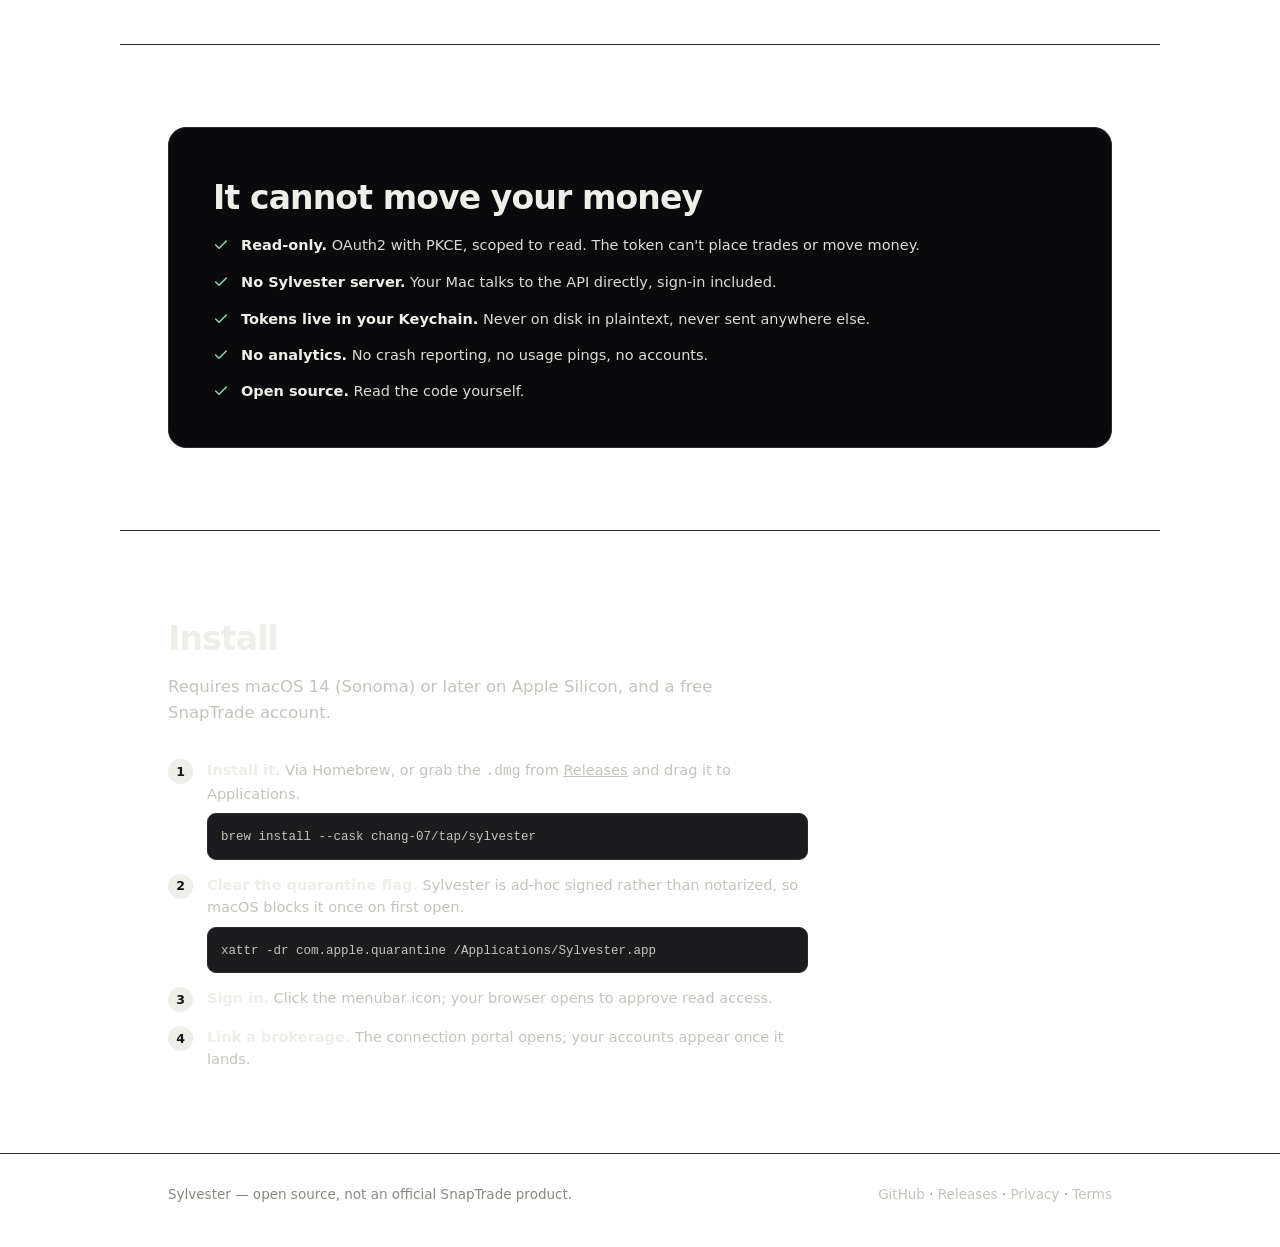
==== commit 9116f3d3: "Fix section gutters: nav and content now share the same left edge .hero and section.band used shorth" ====
--- a/docs/index.html
+++ b/docs/index.html
@@ -61,7 +61,7 @@
 @media (max-width: 620px) { .nav-links a:not(.nav-cta) { display: none; } }
 
 /* ── hero ── */
-.hero { padding: clamp(36px, 7vw, 76px) 0 clamp(40px, 7vw, 84px); }
+.hero { padding-block: clamp(36px, 7vw, 76px) clamp(40px, 7vw, 84px); }
 .hero-grid {
   display: grid; grid-template-columns: 1.02fr 0.98fr;
   gap: clamp(28px, 5vw, 60px); align-items: center;
@@ -128,7 +128,7 @@
 .shot figcaption { font-size: 13px; color: var(--muted); margin-top: 10px; text-align: center; }
 
 /* ── sections ── */
-section.band { padding: clamp(46px, 7vw, 82px) 0; border-top: 1px solid var(--line); }
+section.band { padding-block: clamp(46px, 7vw, 82px); border-top: 1px solid var(--line); }
 h2 { font-size: clamp(25px, 3.4vw, 33px); letter-spacing: -0.026em; font-weight: 700; margin-bottom: 10px; }
 .lede { color: var(--ink-2); max-width: 58ch; font-size: 16.5px; margin-bottom: 34px; }
 
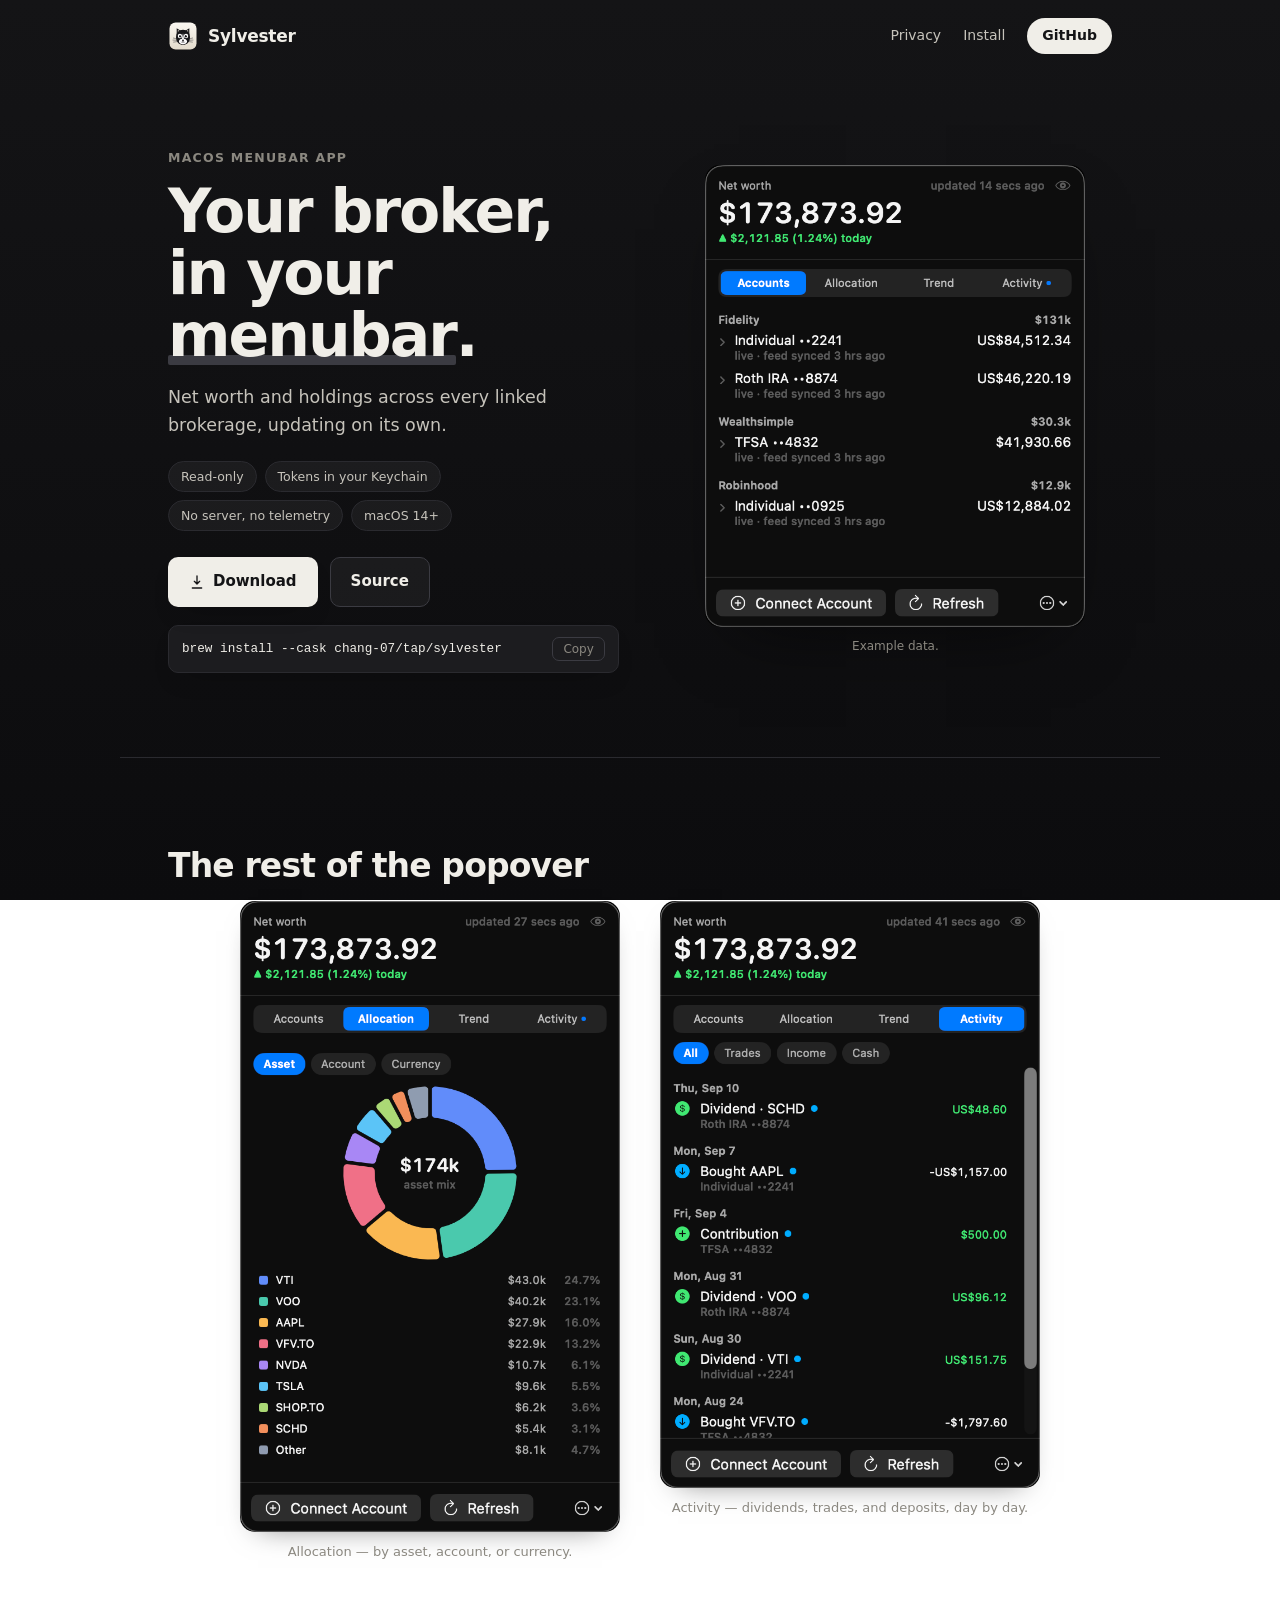
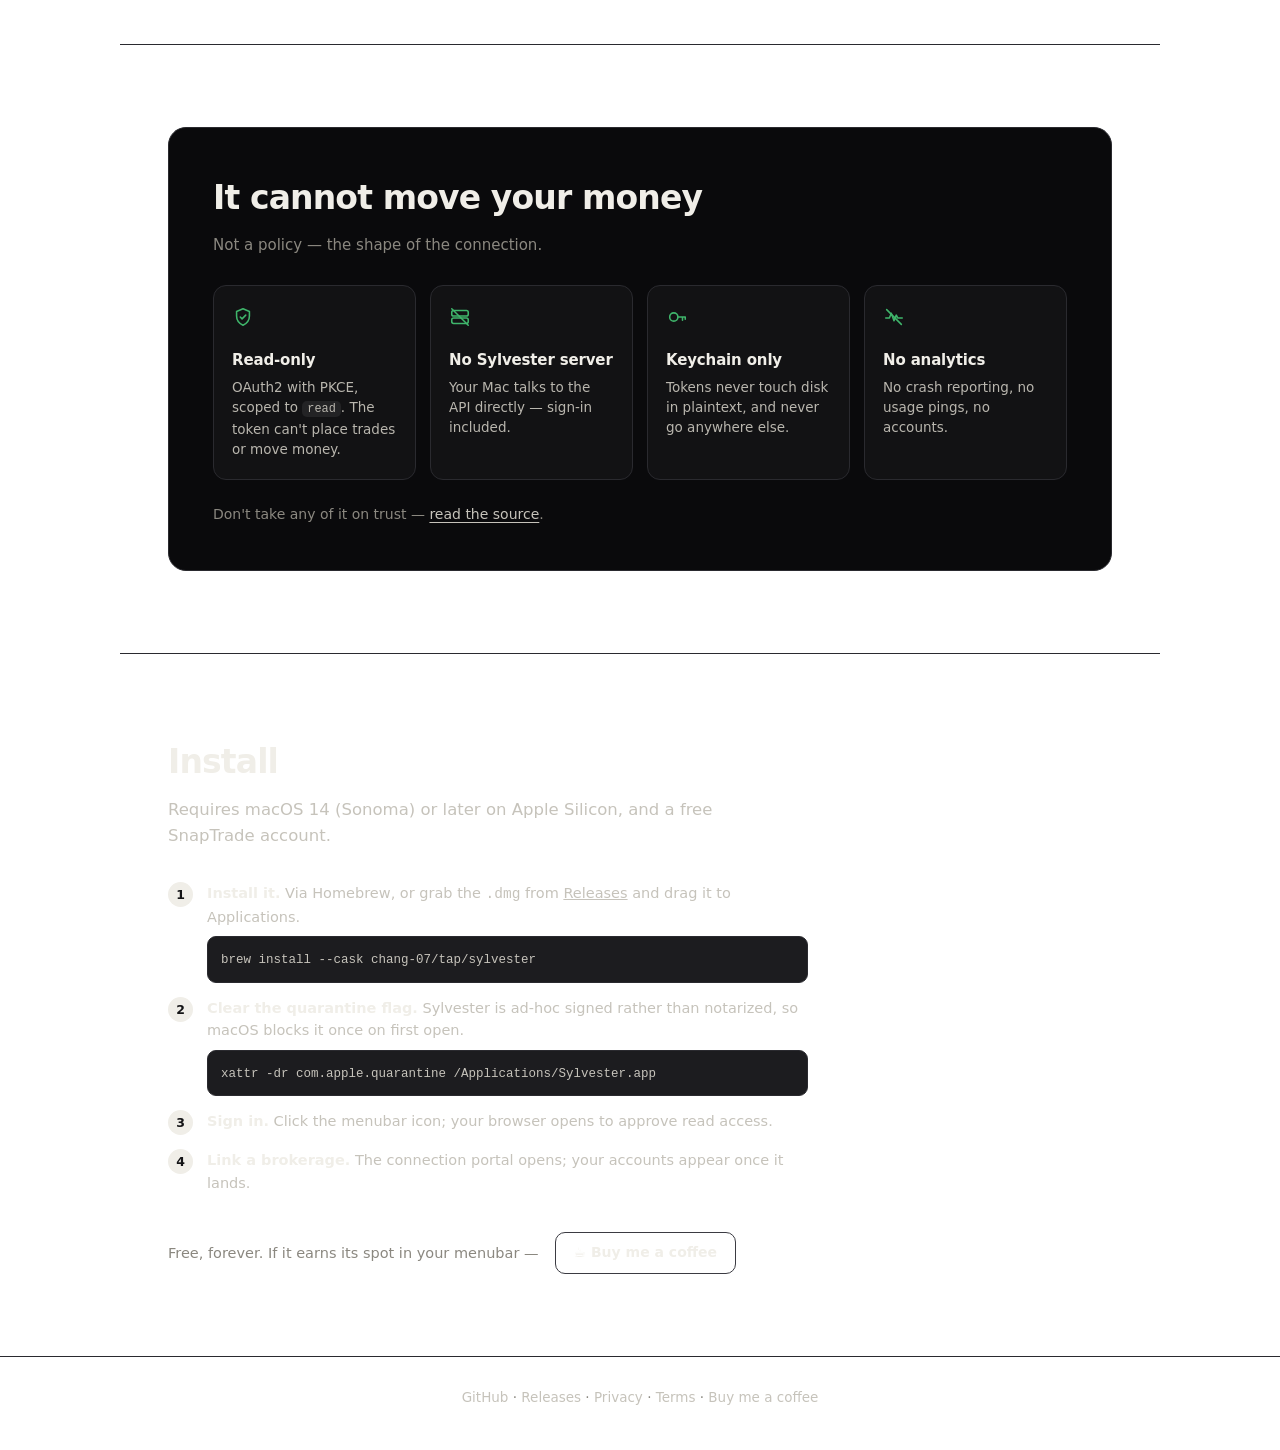
==== commit fb5ab03a: "Privacy band as guarantee tiles; Ko-fi button; drop footer tagline "It cannot move your money" is no" ====
--- a/docs/index.html
+++ b/docs/index.html
@@ -148,13 +148,19 @@
 
 .privacy { background: #0A0A0C; border: 1px solid var(--line); color: var(--ink); border-radius: 18px; padding: clamp(28px, 4.5vw, 44px); }
 .privacy h2 { color: var(--ink); }
-.privacy .lede { color: #C9C6BE; }
-.privacy ul { list-style: none; display: grid; gap: 14px; }
-.privacy li { display: flex; gap: 12px; align-items: flex-start; font-size: 14.5px; color: #DEDBD4; }
-  .privacy li span { min-width: 0; }
-.privacy li strong { color: var(--ink); font-weight: 620; }
-.privacy .tick { flex-shrink: 0; margin-top: 3px; width: 16px; height: 16px; stroke: #8FD9AC; fill: none; stroke-width: 2.2; stroke-linecap: round; stroke-linejoin: round; }
-
+.privacy .sub { color: var(--muted); font-size: 15px; margin-top: 4px; }
+.pgrid { display: grid; grid-template-columns: repeat(auto-fit, minmax(195px, 1fr)); gap: 14px; margin-top: 28px; }
+.ptile { background: rgba(255,255,255,.03); border: 1px solid var(--line); border-radius: 13px; padding: 20px 18px; }
+.ptile svg { width: 22px; height: 22px; stroke: var(--gain); fill: none; stroke-width: 1.7; stroke-linecap: round; stroke-linejoin: round; margin-bottom: 13px; }
+.ptile h3 { font-size: 15px; font-weight: 650; letter-spacing: -0.01em; margin-bottom: 5px; }
+.ptile p { font-size: 13.5px; color: #B9B6AE; line-height: 1.5; }
+.ptile code { font-size: .88em; background: rgba(255,255,255,.07); padding: 1px 5px; border-radius: 5px; }
+.pfoot { margin-top: 24px; font-size: 14px; color: var(--muted); }
+.pfoot a { color: var(--ink-2); text-decoration: underline; text-underline-offset: 3px; }
+.pfoot a:hover { color: var(--ink); }
+
+.coffee-line { margin-top: 38px; display: flex; align-items: center; flex-wrap: wrap; gap: 16px; color: var(--muted); font-size: 14.5px; }
+.btn-coffee { padding: 9px 18px; font-size: 14px; }
 .steps { display: grid; gap: 14px; counter-reset: s; max-width: 640px; }
 .step { display: flex; gap: 14px; align-items: flex-start; min-width: 0; }
 .step::before {
@@ -174,7 +180,7 @@
 .note { font-size: 13.5px; color: var(--muted); margin-top: 22px; max-width: 62ch; }
 
 footer { border-top: 1px solid var(--line); padding: 30px 0 44px; font-size: 13.5px; color: var(--muted); }
-.foot { display: flex; flex-wrap: wrap; gap: 18px; justify-content: space-between; align-items: center; }
+.foot { display: flex; flex-wrap: wrap; gap: 18px; justify-content: center; align-items: center; }
 .foot a { color: var(--ink-2); text-decoration: none; }
 .foot a:hover { color: var(--ink); }
 </style>
@@ -255,14 +261,30 @@
 <section class="band wrap" id="privacy">
   <div class="privacy">
     <h2>It cannot move your money</h2>
-
-    <ul>
-      <li><svg class="tick" viewBox="0 0 24 24"><path d="M20 6L9 17l-5-5"/></svg><span><strong>Read-only.</strong> OAuth2 with PKCE, scoped to <code>read</code>. The token can't place trades or move money.</span></li>
-      <li><svg class="tick" viewBox="0 0 24 24"><path d="M20 6L9 17l-5-5"/></svg><span><strong>No Sylvester server.</strong> Your Mac talks to the API directly, sign-in included.</span></li>
-      <li><svg class="tick" viewBox="0 0 24 24"><path d="M20 6L9 17l-5-5"/></svg><span><strong>Tokens live in your Keychain.</strong> Never on disk in plaintext, never sent anywhere else.</span></li>
-      <li><svg class="tick" viewBox="0 0 24 24"><path d="M20 6L9 17l-5-5"/></svg><span><strong>No analytics.</strong> No crash reporting, no usage pings, no accounts.</span></li>
-      <li><svg class="tick" viewBox="0 0 24 24"><path d="M20 6L9 17l-5-5"/></svg><span><strong>Open source.</strong> Read the code yourself.</span></li>
-    </ul>
+    <p class="sub">Not a policy — the shape of the connection.</p>
+    <div class="pgrid">
+      <div class="ptile">
+        <svg viewBox="0 0 24 24"><path d="M12 3l7 3v5c0 4.6-3 8.2-7 10-4-1.8-7-5.4-7-10V6l7-3z"/><path d="M9 12l2 2 4-4"/></svg>
+        <h3>Read-only</h3>
+        <p>OAuth2 with PKCE, scoped to <code>read</code>. The token can't place trades or move money.</p>
+      </div>
+      <div class="ptile">
+        <svg viewBox="0 0 24 24"><rect x="3" y="5" width="18" height="6" rx="2"/><rect x="3" y="13" width="18" height="6" rx="2"/><path d="M3 3L21 21"/></svg>
+        <h3>No Sylvester server</h3>
+        <p>Your Mac talks to the API directly — sign-in included.</p>
+      </div>
+      <div class="ptile">
+        <svg viewBox="0 0 24 24"><circle cx="8.5" cy="12" r="4.5"/><path d="M13 12h8M18 12v3.5M21 12v2.5"/></svg>
+        <h3>Keychain only</h3>
+        <p>Tokens never touch disk in plaintext, and never go anywhere else.</p>
+      </div>
+      <div class="ptile">
+        <svg viewBox="0 0 24 24"><path d="M3 13h4l2-5 3 8 2.5-6 1.5 3h5"/><path d="M4 4l16 16"/></svg>
+        <h3>No analytics</h3>
+        <p>No crash reporting, no usage pings, no accounts.</p>
+      </div>
+    </div>
+    <p class="pfoot">Don't take any of it on trust — <a href="https://github.com/chang-07/sylvester">read the source</a>.</p>
   </div>
 </section>
 
@@ -279,18 +301,22 @@
     <div class="step"><div><strong>Link a brokerage.</strong> The connection portal opens; your accounts appear once it lands.</div></div>
   </div>
 
+  <p class="coffee-line">Free, forever. If it earns its spot in your menubar —
+    <a class="btn btn-ghost btn-coffee" href="https://ko-fi.com/chang07" target="_blank" rel="noopener">&#9749; Buy me a coffee</a>
+  </p>
+
 </section>
 
 </main>
 
 <footer>
   <div class="wrap foot">
-    <span>Sylvester — open source, not an official SnapTrade product.</span>
     <span>
       <a href="https://github.com/chang-07/sylvester">GitHub</a> ·
       <a href="https://github.com/chang-07/sylvester/releases/latest">Releases</a> ·
       <a href="/privacy">Privacy</a> ·
-      <a href="/terms">Terms</a>
+      <a href="/terms">Terms</a> ·
+      <a href="https://ko-fi.com/chang07" target="_blank" rel="noopener">Buy me a coffee</a>
     </span>
   </div>
 </footer>
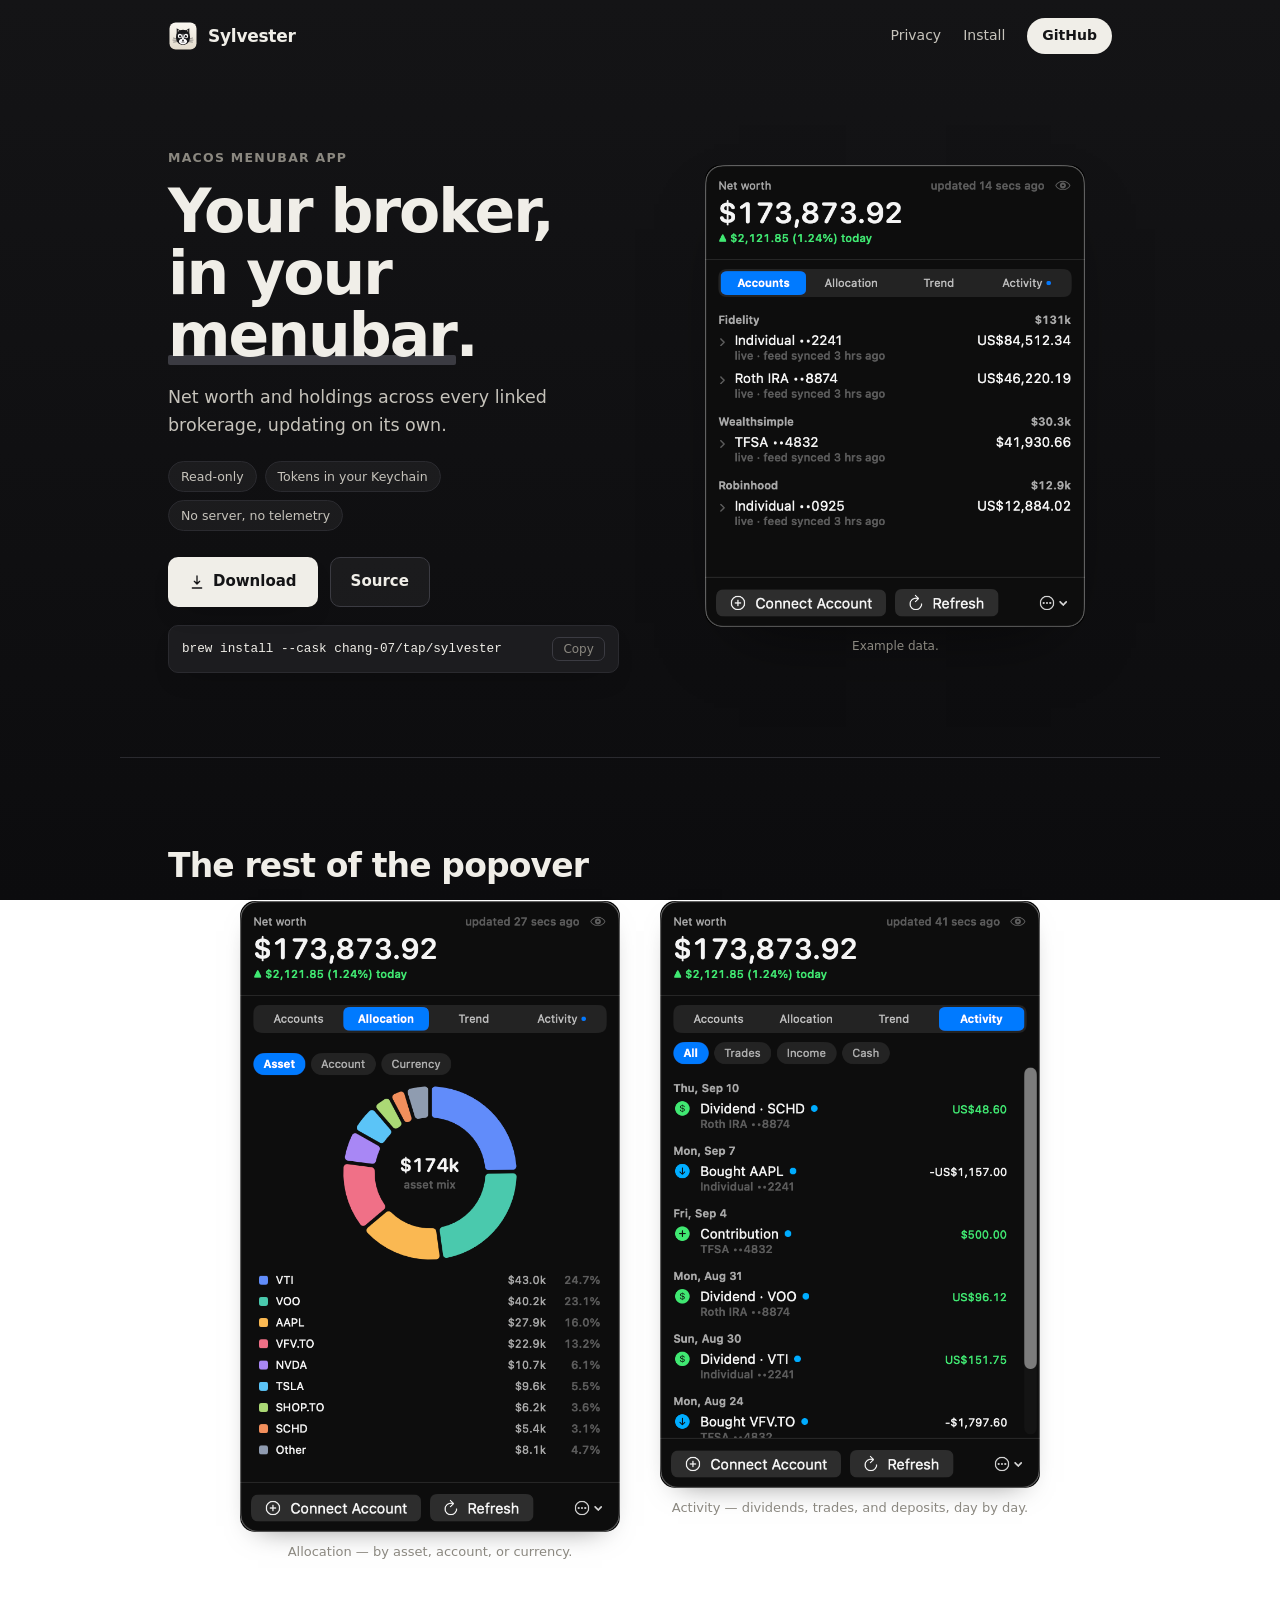
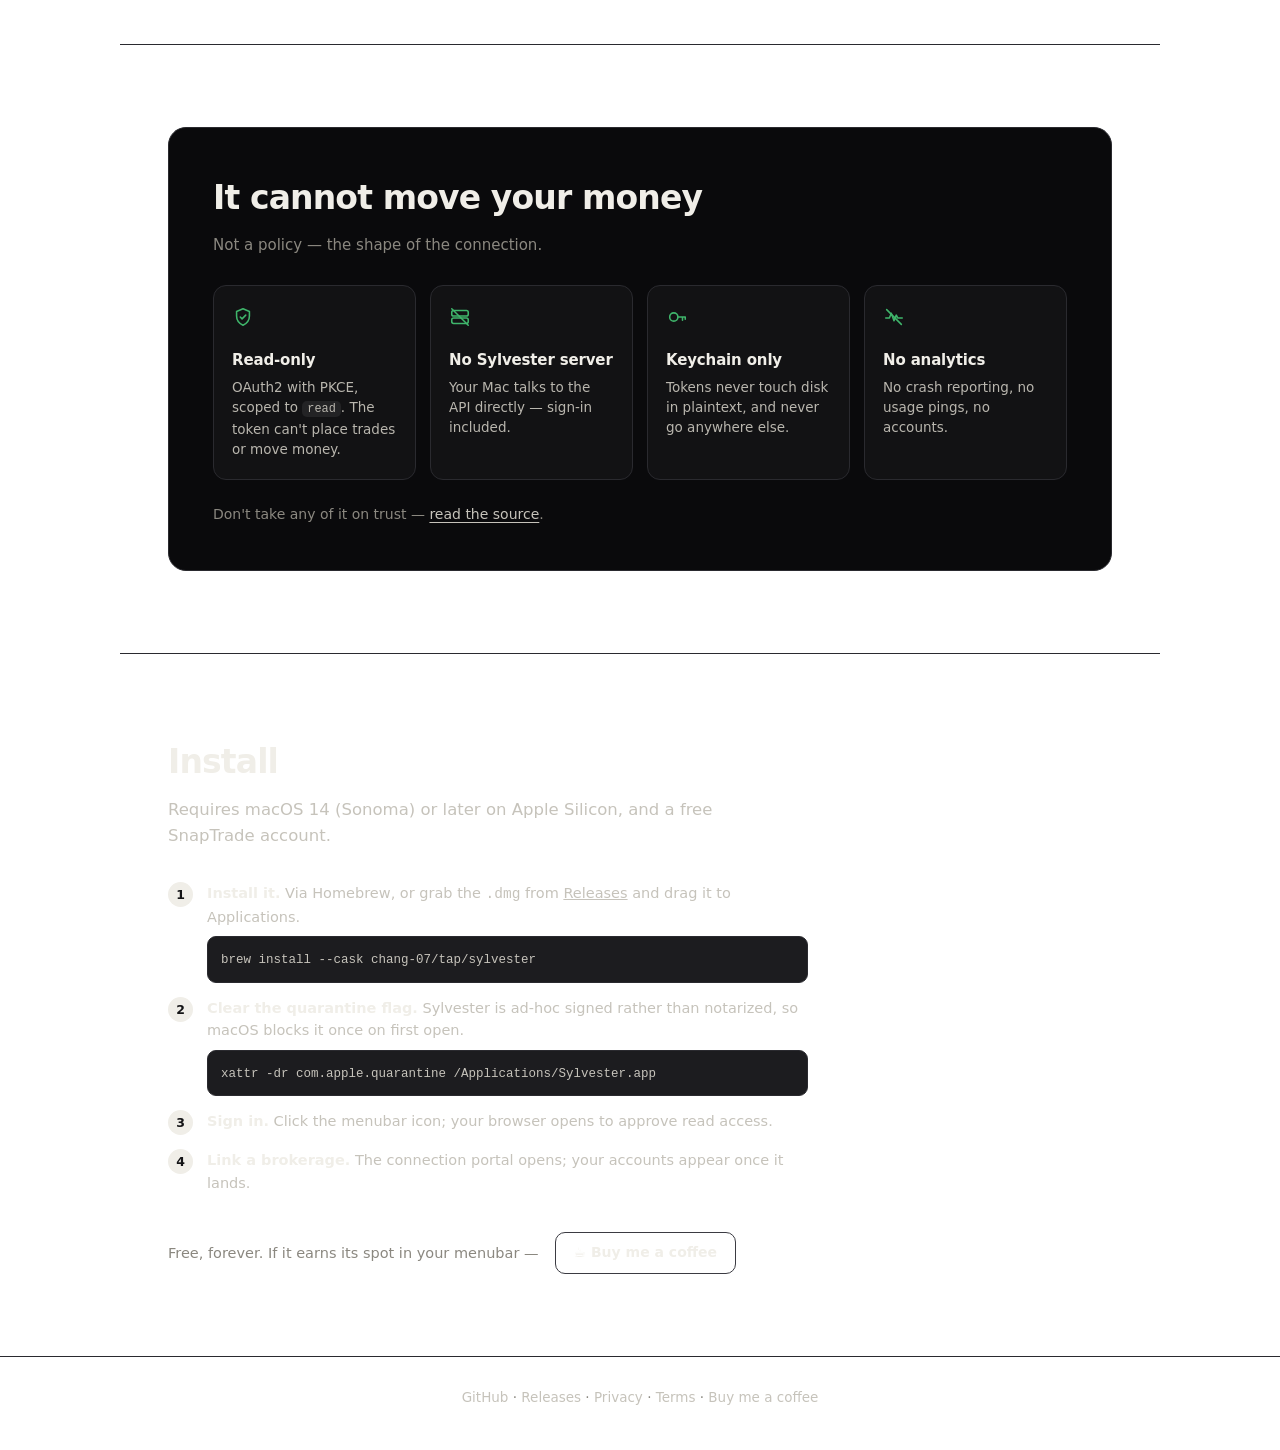
==== commit 876de39b: "Drop the macOS 14+ hero chip" ====
--- a/docs/index.html
+++ b/docs/index.html
@@ -214,7 +214,6 @@
         <li>Read-only</li>
         <li>Tokens in your Keychain</li>
         <li>No server, no telemetry</li>
-        <li>macOS 14+</li>
       </ul>
 
       <div class="cta-row">
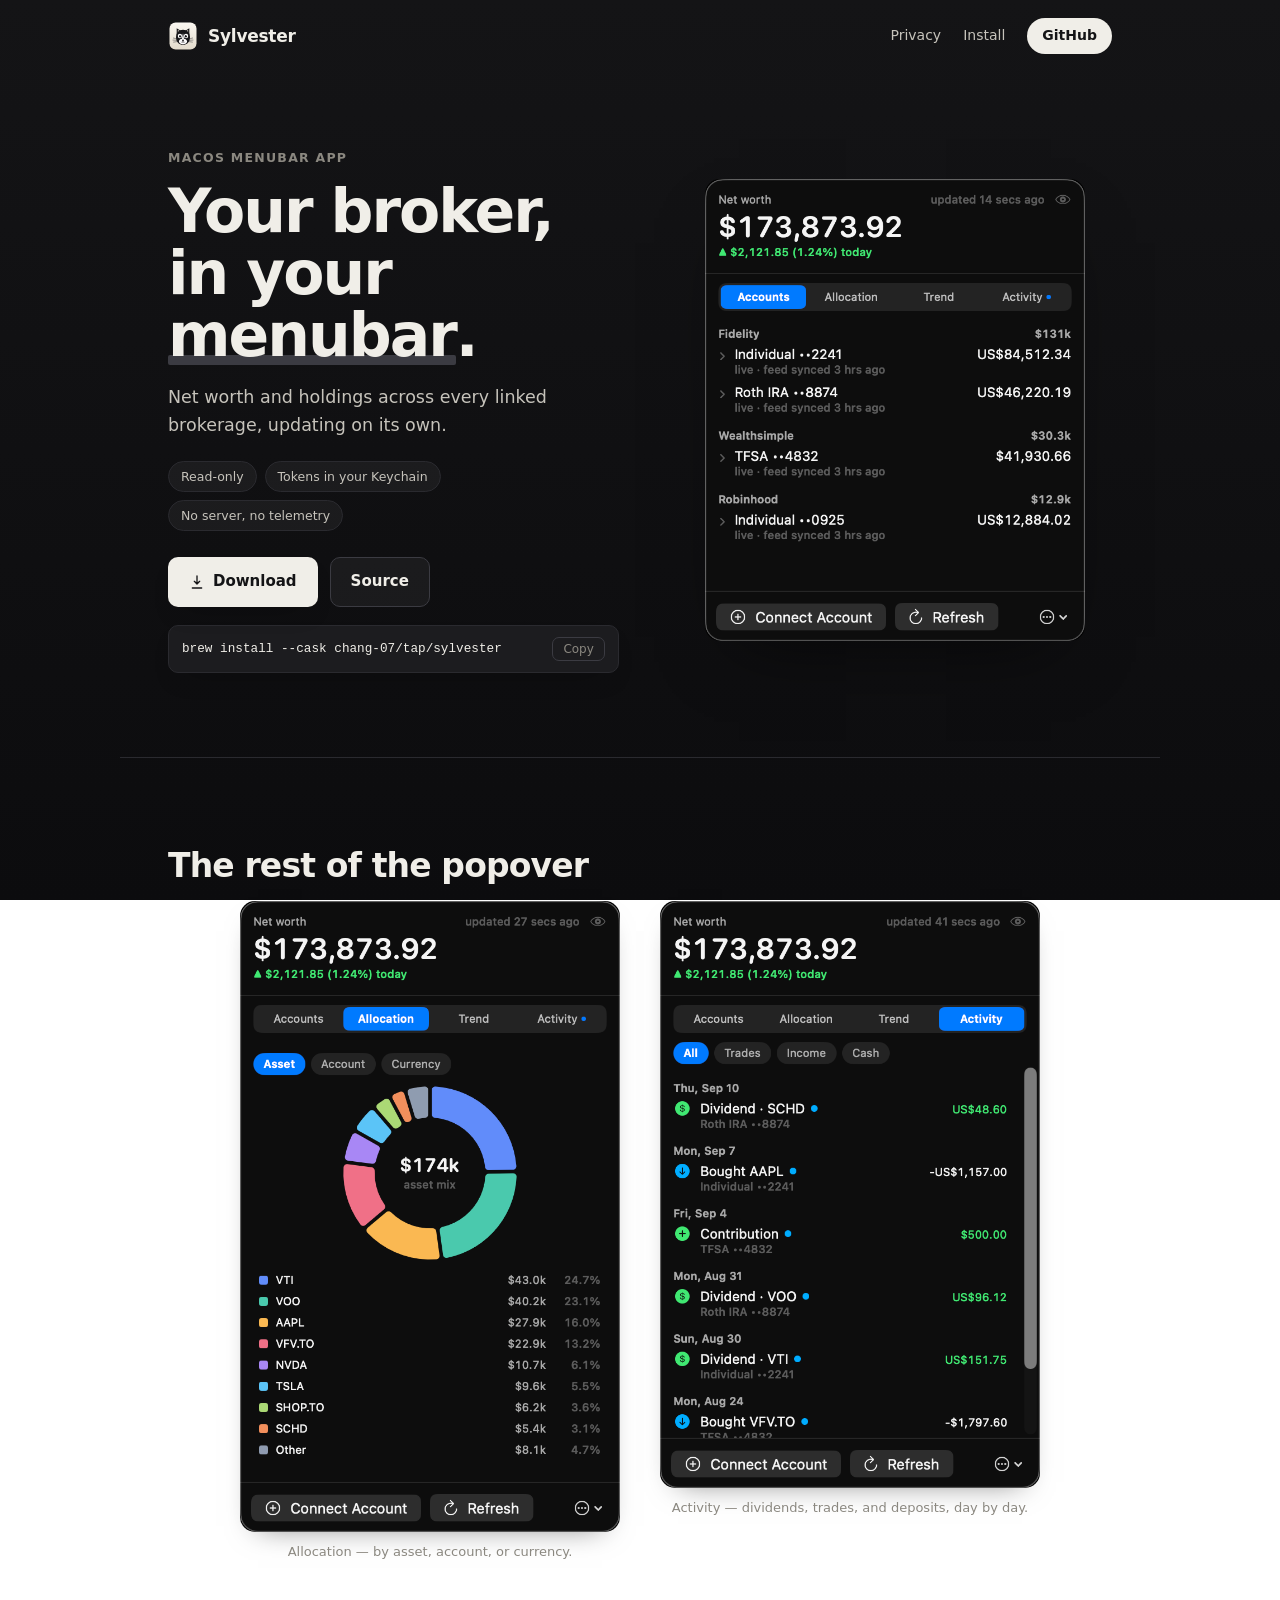
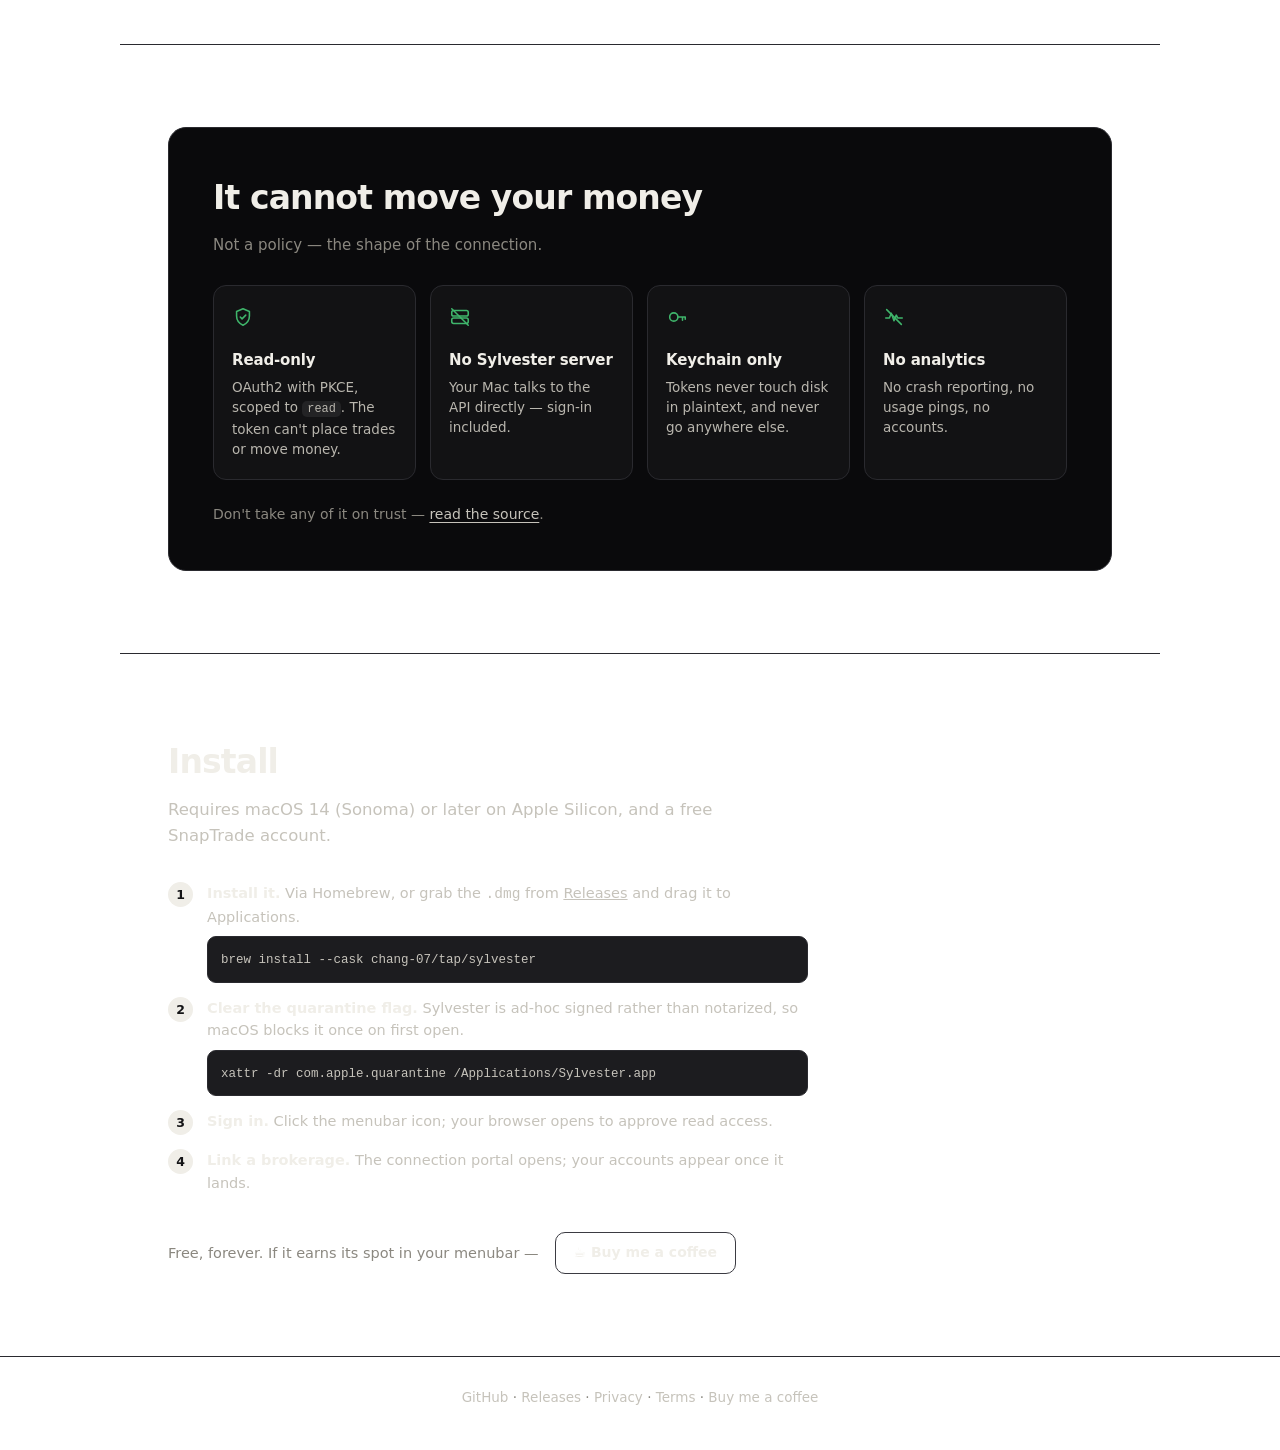
==== commit d621d182: "Drop the Example data caption under the hero shot" ====
--- a/docs/index.html
+++ b/docs/index.html
@@ -236,7 +236,6 @@
     <div class="mock">
       <img class="appshot" src="assets/app-accounts.png" width="680" height="826"
            alt="Sylvester's popover: net worth $173,873.92 across demo accounts at Fidelity, Wealthsimple, and Robinhood, with today's change and per-account sync status. Example data." />
-      <p class="shot-note">Example data.</p>
     </div>
   </div>
 </section>
